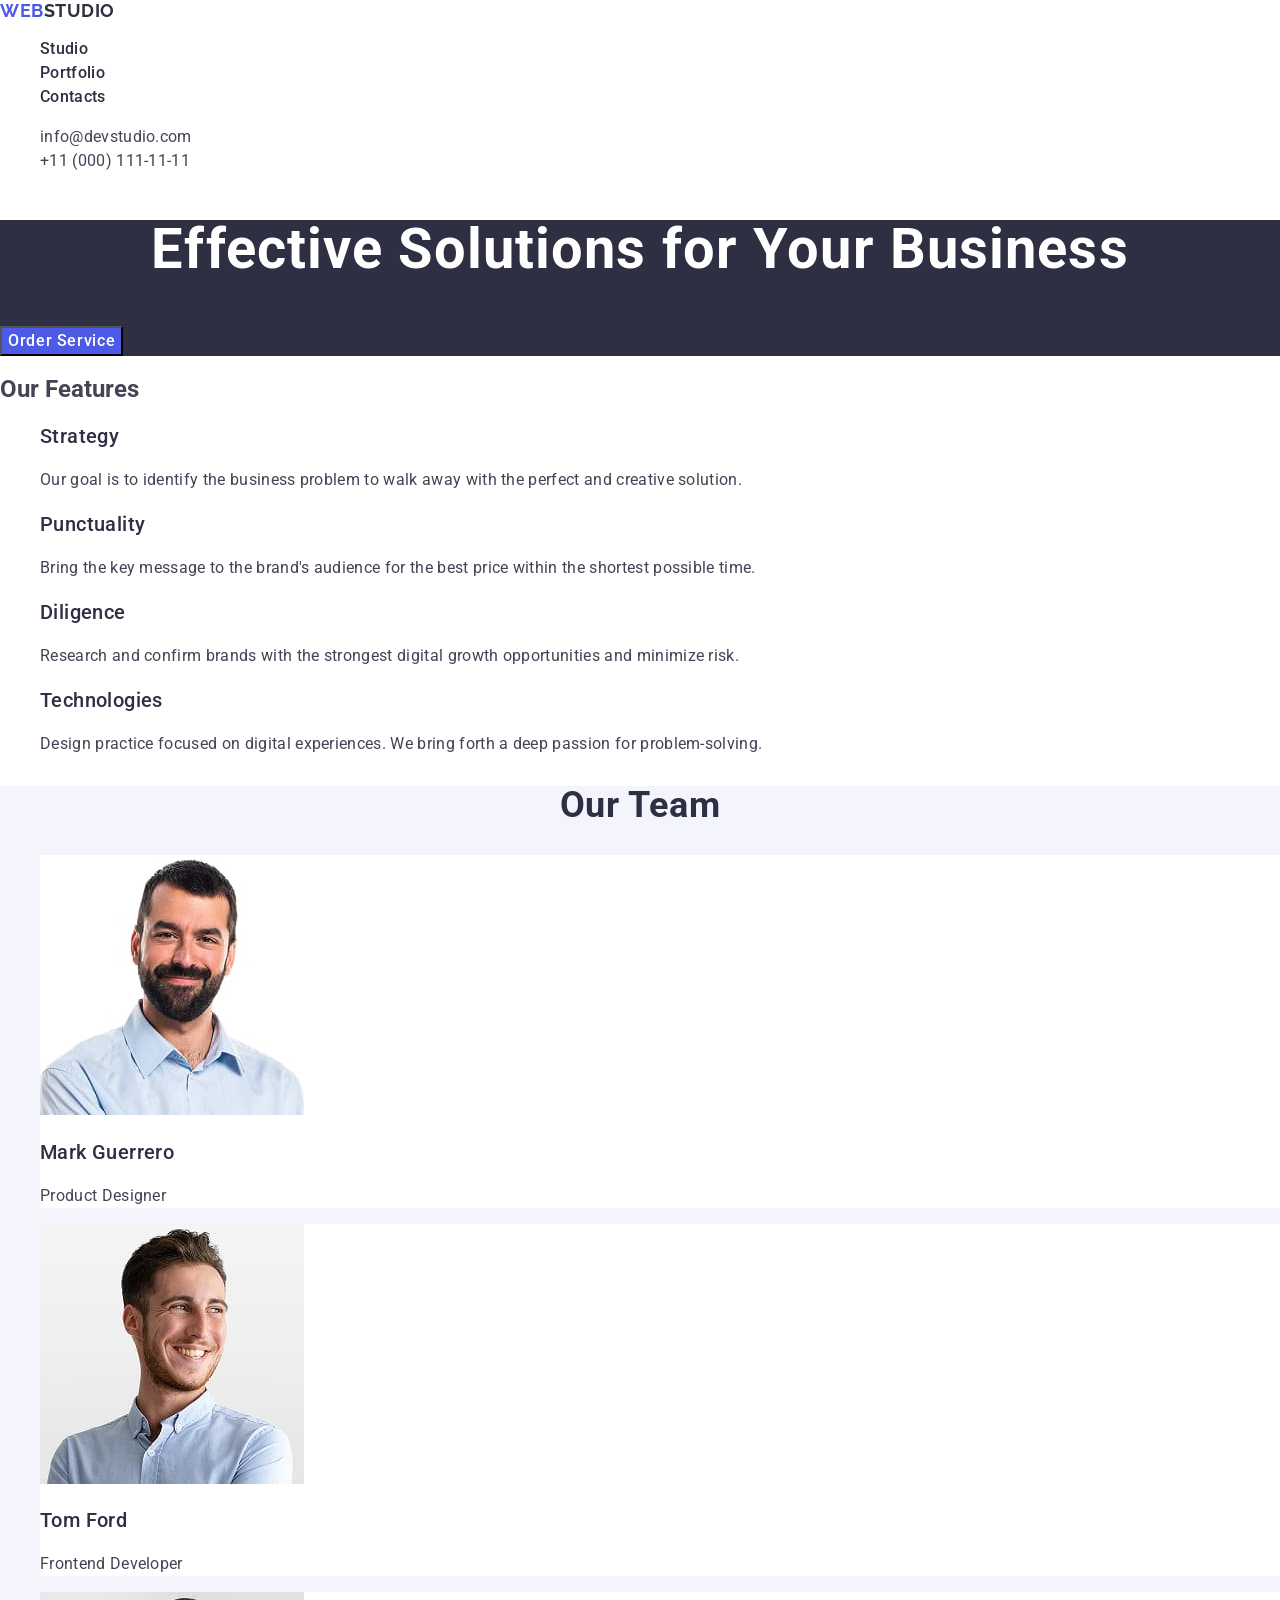
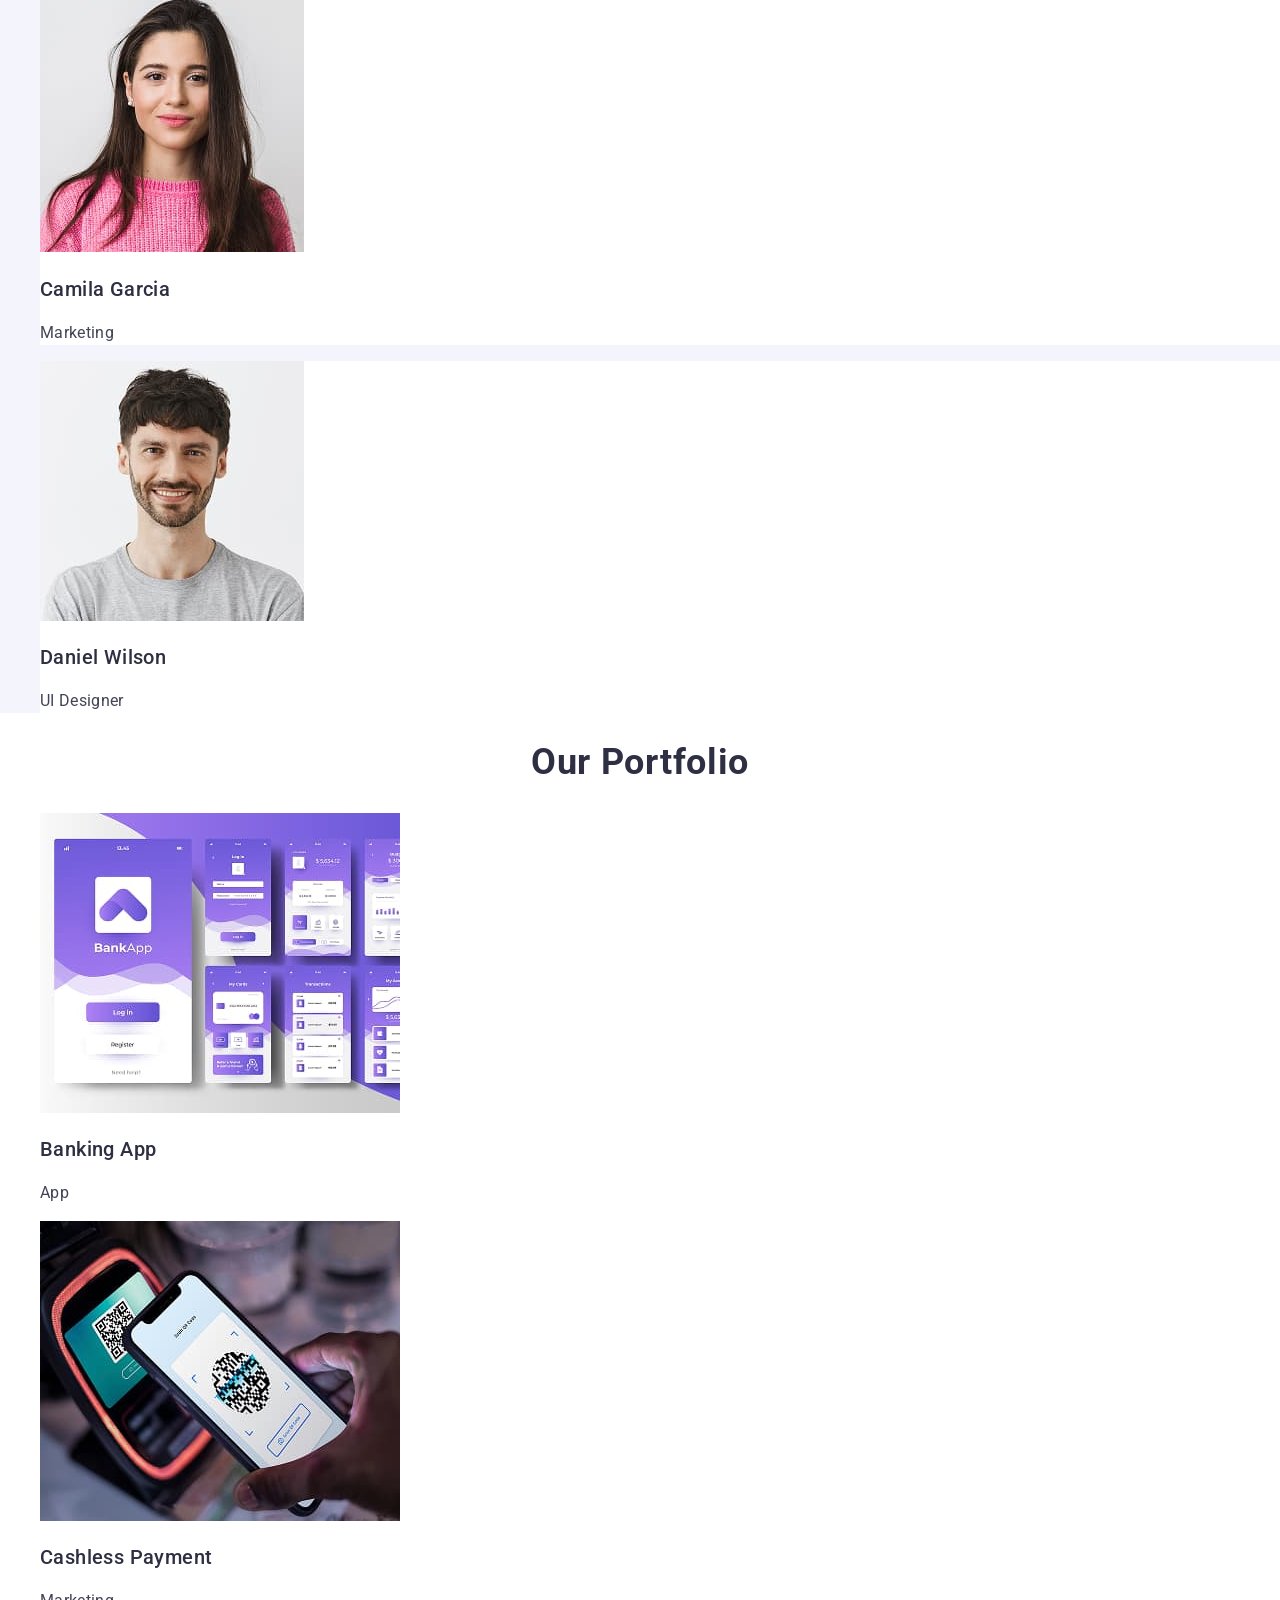
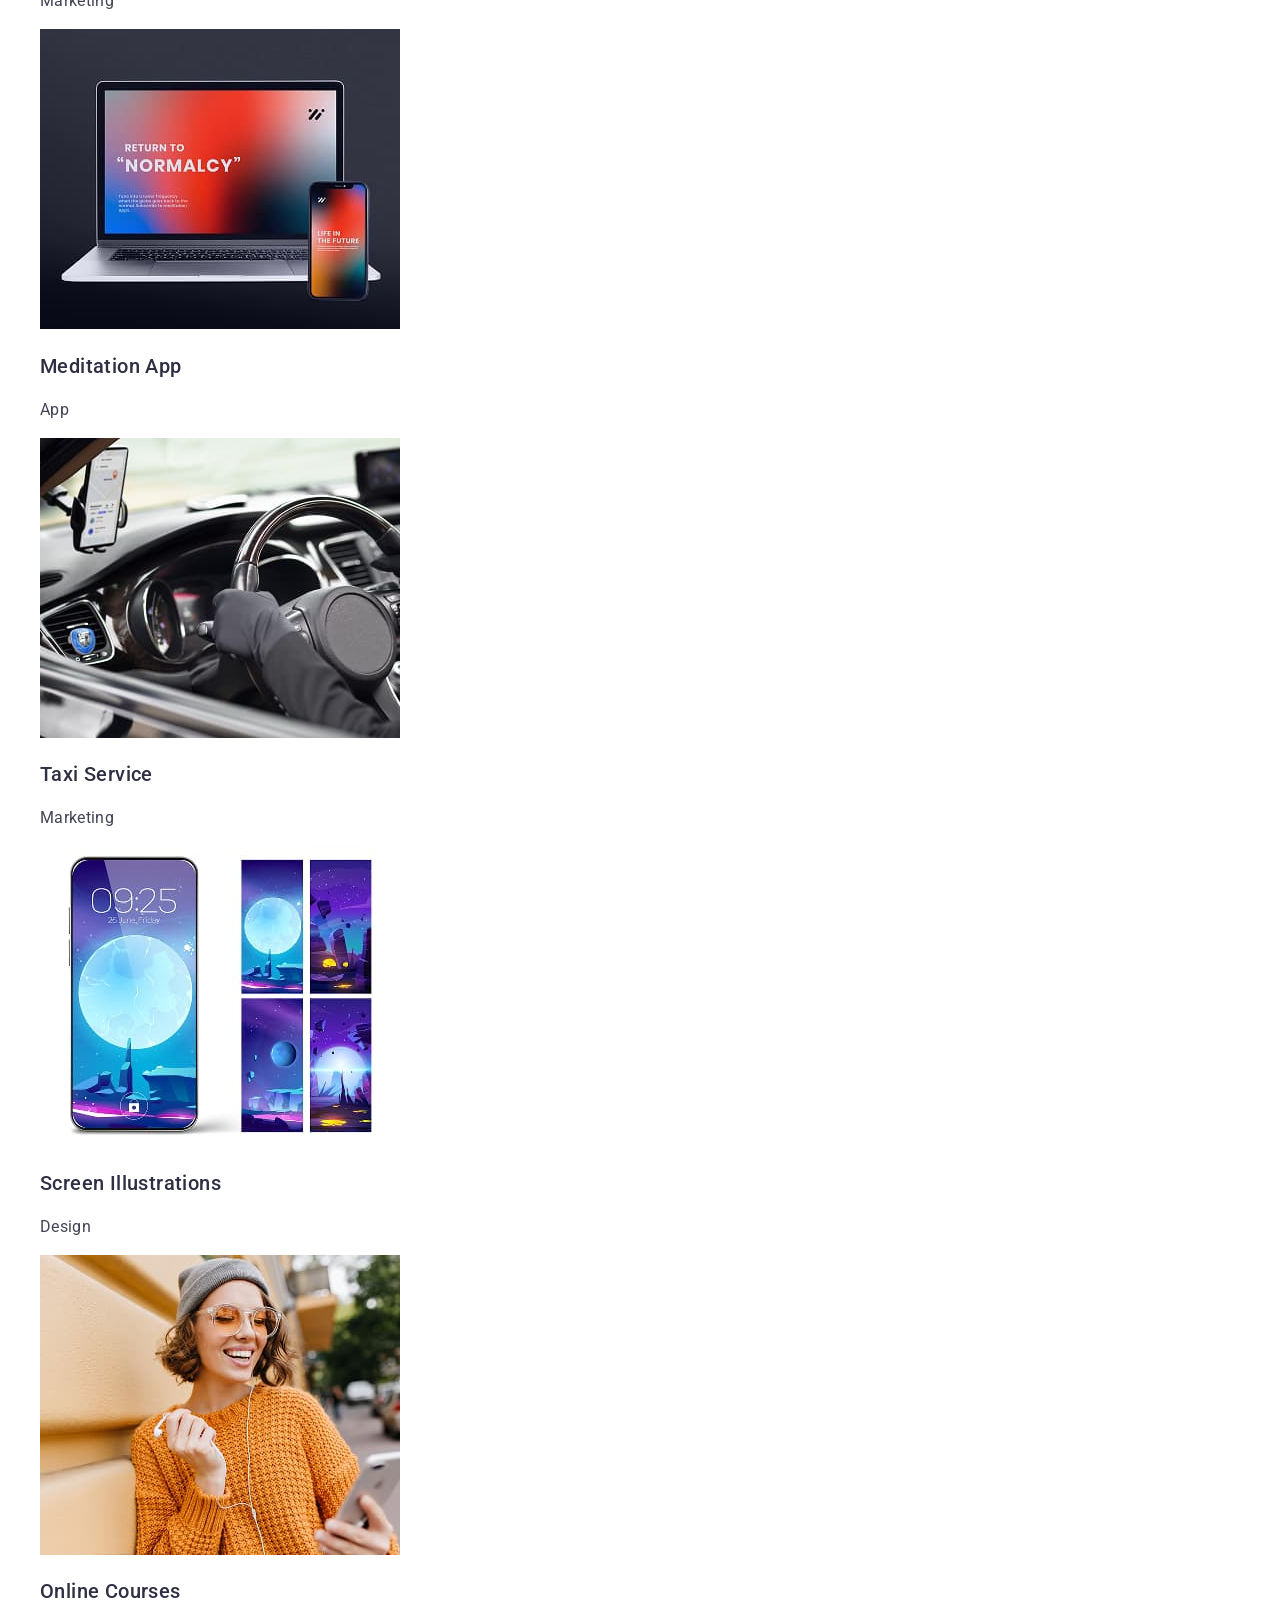
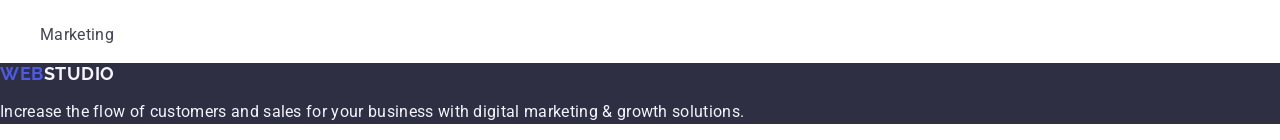
==== index.html @ f4574d0d "Initial commit" ====
<!DOCTYPE html>
<html lang="en">
  <head>
    <meta charset="UTF-8" />
    <meta name="viewport" content="width=device-width, initial-scale=1.0" />
    <title>WebStudio</title>
    <link
      rel="stylesheet"
      href="https://cdnjs.cloudflare.com/ajax/libs/modern-normalize/3.0.1/modern-normalize.min.css"
      integrity="sha512-q6WgHqiHlKyOqslT/lgBgodhd03Wp4BEqKeW6nNtlOY4quzyG3VoQKFrieaCeSnuVseNKRGpGeDU3qPmabCANg=="
      crossorigin="anonymous"
      referrerpolicy="no-referrer"
    />
    <link rel="preconnect" href="https://fonts.googleapis.com" />
    <link rel="preconnect" href="https://fonts.gstatic.com" crossorigin />
    <link
      href="https://fonts.googleapis.com/css2?family=Raleway:wght@700&family=Roboto:ital,wght@0,100..900;1,100..900&display=swap"
      rel="stylesheet"
    />
    <link rel="stylesheet" href="./css/styles.css" />
  </head>

  <body>
    <!-- #region header -->
    <header class="page-header">
      <nav class="heder-nav">
        <a class="logo header-logo" href="./index.html"
          >Web<span class="logo-part">Studio</span></a
        >
        <ul class="nav-list">
          <li class="nav-item">
            <a class="nav-link" href="./index.html">Studio</a>
          </li>
          <li class="nav-item"><a class="nav-link" href="">Portfolio</a></li>
          <li class="nav-item"><a class="nav-link" href="">Contacts</a></li>
        </ul>
      </nav>
      <address class="address">
        <ul class="address-list">
          <li class="address-item">
            <a class="address-link" href="mailto:info@devstudio.com"
              >info@devstudio.com</a
            >
          </li>
          <li class="address-item">
            <a class="address-link" href="tel:+110001111111"
              >+11 (000) 111-11-11</a
            >
          </li>
        </ul>
      </address>
    </header>
    <!-- #endregion header -->
    <main>
      <!-- #region hero -->
      <section class="section-hero">
        <h1 class="section-title">Effective Solutions for Your Business</h1>
        <button class="button" type="button">Order Service</button>
      </section>
      <!-- #endregion hero -->
      <!-- #region skills -->
      <section>
        <h2 class="section-skills-title">Our Features</h2>
        <ul class="skills-list">
          <li>
            <h3 class="skills-title">Strategy</h3>
            <p class="skills-text">
              Our goal is to identify the business problem to walk away with the
              perfect and creative solution.
            </p>
          </li>
          <li>
            <h3 class="skills-title">Punctuality</h3>
            <p class="skills-text">
              Bring the key message to the brand's audience for the best price
              within the shortest possible time.
            </p>
          </li>
          <li>
            <h3 class="skills-title">Diligence</h3>
            <p class="skills-text">
              Research and confirm brands with the strongest digital growth
              opportunities and minimize risk.
            </p>
          </li>
          <li>
            <h3 class="skills-title">Technologies</h3>
            <p class="skills-text">
              Design practice focused on digital experiences. We bring forth a
              deep passion for problem-solving.
            </p>
          </li>
        </ul>
      </section>
      <!-- #endregion skills -->
      <!-- #region team -->
      <section class="section-team">
        <h2 class="team-title">Our Team</h2>
        <ul class="team-list">
          <li class="team-item">
            <img
              src="./images/avatar1.jpg"
              alt="avatar1"
              width="264"
              height="260"
            />
            <h3 class="team-name">Mark Guerrero</h3>
            <p class="text-name">Product Designer</p>
          </li>
          <li class="team-item">
            <img
              src="./images/avatar2.jpg"
              alt="avatar2"
              width="264"
              height="260"
            />
            <h3 class="team-name">Tom Ford</h3>
            <p class="text-name">Frontend Developer</p>
          </li>
          <li class="team-item">
            <img
              src="./images/avatar3.jpg"
              alt="avatar3"
              width="264"
              height="260"
            />
            <h3 class="team-name">Camila Garcia</h3>
            <p class="text-name">Marketing</p>
          </li>
          <li class="team-item">
            <img
              src="./images/avatar4.jpg"
              alt="avatar4"
              width="264"
              height="260"
            />
            <h3 class="team-name">Daniel Wilson</h3>
            <p class="text-name">UI Designer</p>
          </li>
        </ul>
      </section>
      <!-- #endregion team -->
      <!-- #region portfolio -->
      <section class="section-portfolio">
        <h2 class="portfolio-title">Our Portfolio</h2>
        <ul class="portfolio-list">
          <li class="portfolio-item">
            <img
              src="./images/banking.jpg"
              alt="banking"
              width="360"
              height="300"
            />
            <h3 class="portfolio-subtitle">Banking App</h3>
            <p class="portfolio-text">App</p>
          </li>
          <li class="portfolio-item">
            <img
              src="./images/cashless.jpg"
              alt="cashless"
              width="360"
              height="300"
            />
            <h3 class="portfolio-subtitle">Cashless Payment</h3>
            <p class="portfolio-text">Marketing</p>
          </li>
          <li class="portfolio-item">
            <img
              src="./images/meditation.jpg"
              alt="meditation"
              width="360"
              height="300"
            />
            <h3 class="portfolio-subtitle">Meditation App</h3>
            <p class="portfolio-text">App</p>
          </li>
          <li class="portfolio-item">
            <img src="./images/taxi.jpg" alt="taxi" width="360" height="300" />
            <h3 class="portfolio-subtitle">Taxi Service</h3>
            <p class="portfolio-text">Marketing</p>
          </li>
          <li class="portfolio-item">
            <img
              src="./images/screen.jpg"
              alt="screen"
              width="360"
              height="300"
            />
            <h3 class="portfolio-subtitle">Screen Illustrations</h3>
            <p class="portfolio-text">Design</p>
          </li>
          <li class="portfolio-item">
            <img
              src="./images/online.jpg"
              alt="online"
              width="360"
              height="300"
            />
            <h3 class="portfolio-subtitle">Online Courses</h3>
            <p class="portfolio-text">Marketing</p>
          </li>
        </ul>
      </section>
      <!-- #endregion portfolio -->
    </main>
    <!-- #region footer -->
    <footer class="footer">
      <a class="logo footer-logo" href="./index.html"
        >Web<span class="logo-part">Studio</span></a
      >
      <p class="footer-text">
        Increase the flow of customers and sales for your business with digital
        marketing & growth solutions.
      </p>
    </footer>
    <!-- #endregion footer -->
  </body>
</html>
---- css/styles.css ----
body {
    font-family: "Roboto", sans-serif;
    color: #434455;
    background-color: #fff;
}

ul,
ol {
    list-style-type: none;
}

a {
    text-decoration: none;
}

.logo {
    font-family: "Raleway", sans-serif;
    font-weight: 700;
    font-size: 18px;
    line-height: 1.17;
    letter-spacing: 0.03em;
    text-transform: uppercase;
    color: #4d5ae5;
}

.header-logo .logo-part {
    color: #2e2f42;
}

.nav-link {
    font-weight: 500;
    font-size: 16px;
    line-height: 1.5;
    letter-spacing: 0.02em;
    color: #2e2f42;
}

.nav-link:hover,
.nav-link:focus {
    color: #404bbf;
}

.address {
    font-style: normal;
}

.address-link {
    font-size: 16px;
    line-height: 1.5;
    letter-spacing: 0.02em;
    color: #434455;
}

.address-link:hover,
.address-link:focus {
    color: #404bbf;
}

.section-hero {
    background-color: #2e2f42;
}

.section-title {
    font-size: 56px;
    line-height: 1.07;
    text-align: center;
    letter-spacing: 0.02em;
    color: #fff;
}

.button {
    background: #4d5ae5;
    font-weight: 500;
    font-size: 16px;
    line-height: 1.5;
    letter-spacing: 0.04em;
    color: #fff;
    cursor: pointer;
}

.button:hover,
.button:focus {
    background-color: #404bbf;
}

.skills-title {
    font-weight: 500;
    font-size: 20px;
    line-height: 1.2;
    letter-spacing: 0.02em;
    color: #2e2f42;
}

.skills-text {
    font-size: 16px;
    line-height: 1.5;
    letter-spacing: 0.02em;
}

.section-team {
    background-color: #f4f4fd;
}

.team-title {
    font-size: 36px;
    line-height: 1.11;
    letter-spacing: 0.02em;
    text-align: center;
    text-transform: capitalize;
    color: #2e2f42;
}

.section-team .team-item {
    background: #fff;
}

.team-name {
    font-weight: 500;
    font-size: 20px;
    line-height: 1.2;
    letter-spacing: 0.02em;
    text-transform: capitalize;
    color: #2e2f42;
}

.text-name {
    font-size: 16px;
    line-height: 1.5;
    letter-spacing: 0.02em;
    color: #434455;
}

.portfolio-title {
    font-size: 36px;
    line-height: 1.11;
    letter-spacing: 0.02em;
    text-transform: capitalize;
    text-align: center;
    color: #2e2f42;
}

.portfolio-subtitle {
    font-weight: 500;
    font-size: 20px;
    line-height: 1.2;
    letter-spacing: 0.02em;
    color: #2e2f42;
}

.portfolio-text {
    font-size: 16px;
    line-height: 1.5;
    letter-spacing: 0.02em;
}

.footer {
    background-color: #2e2f42;
}

.logo {
    font-family: "Raleway", sans-serif;
    font-weight: 700;
    font-size: 18px;
    line-height: 1.17;
    letter-spacing: 0.03em;
    text-transform: uppercase;
    color: #4d5ae5;
}

.footer-logo .logo-part {
    color: #f4f4fd;
}

.footer-text {
    font-size: 16px;
    line-height: 1.5;
    letter-spacing: 0.02em;
    color: #f4f4fd;
}
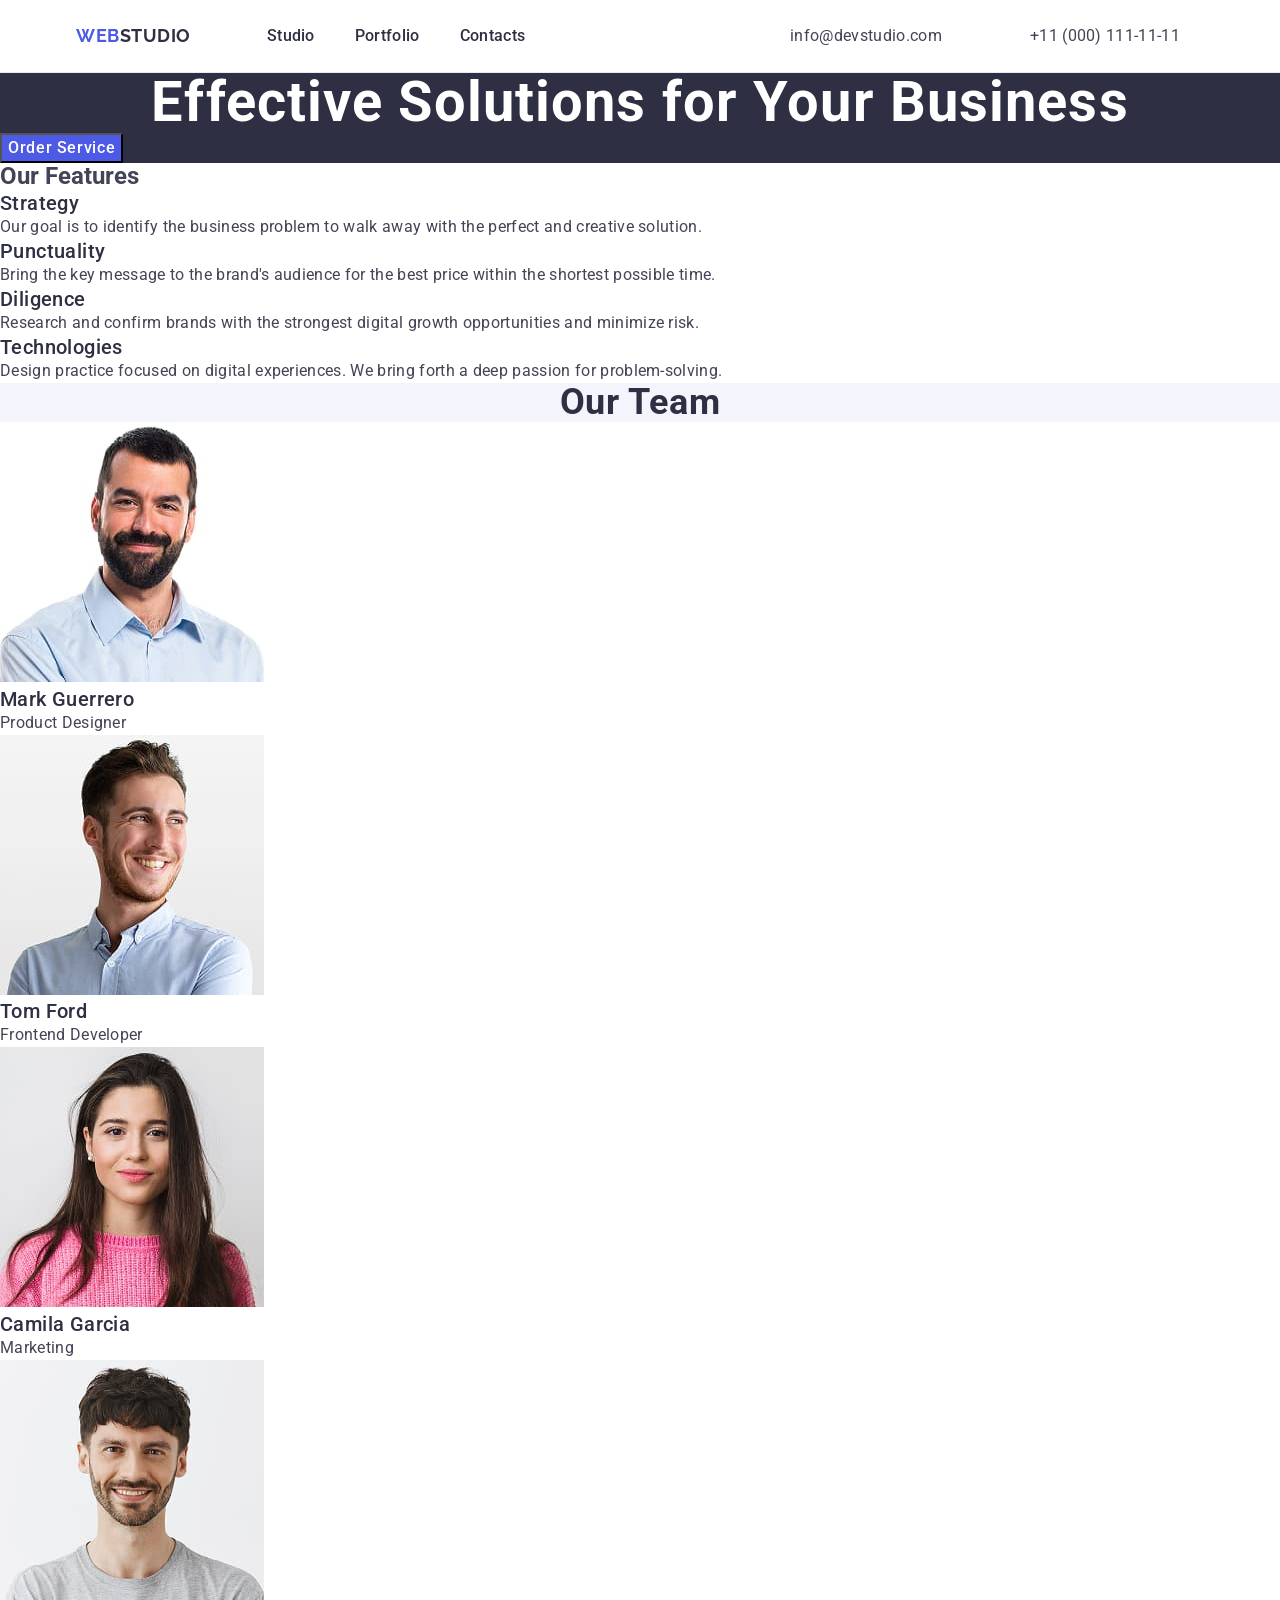
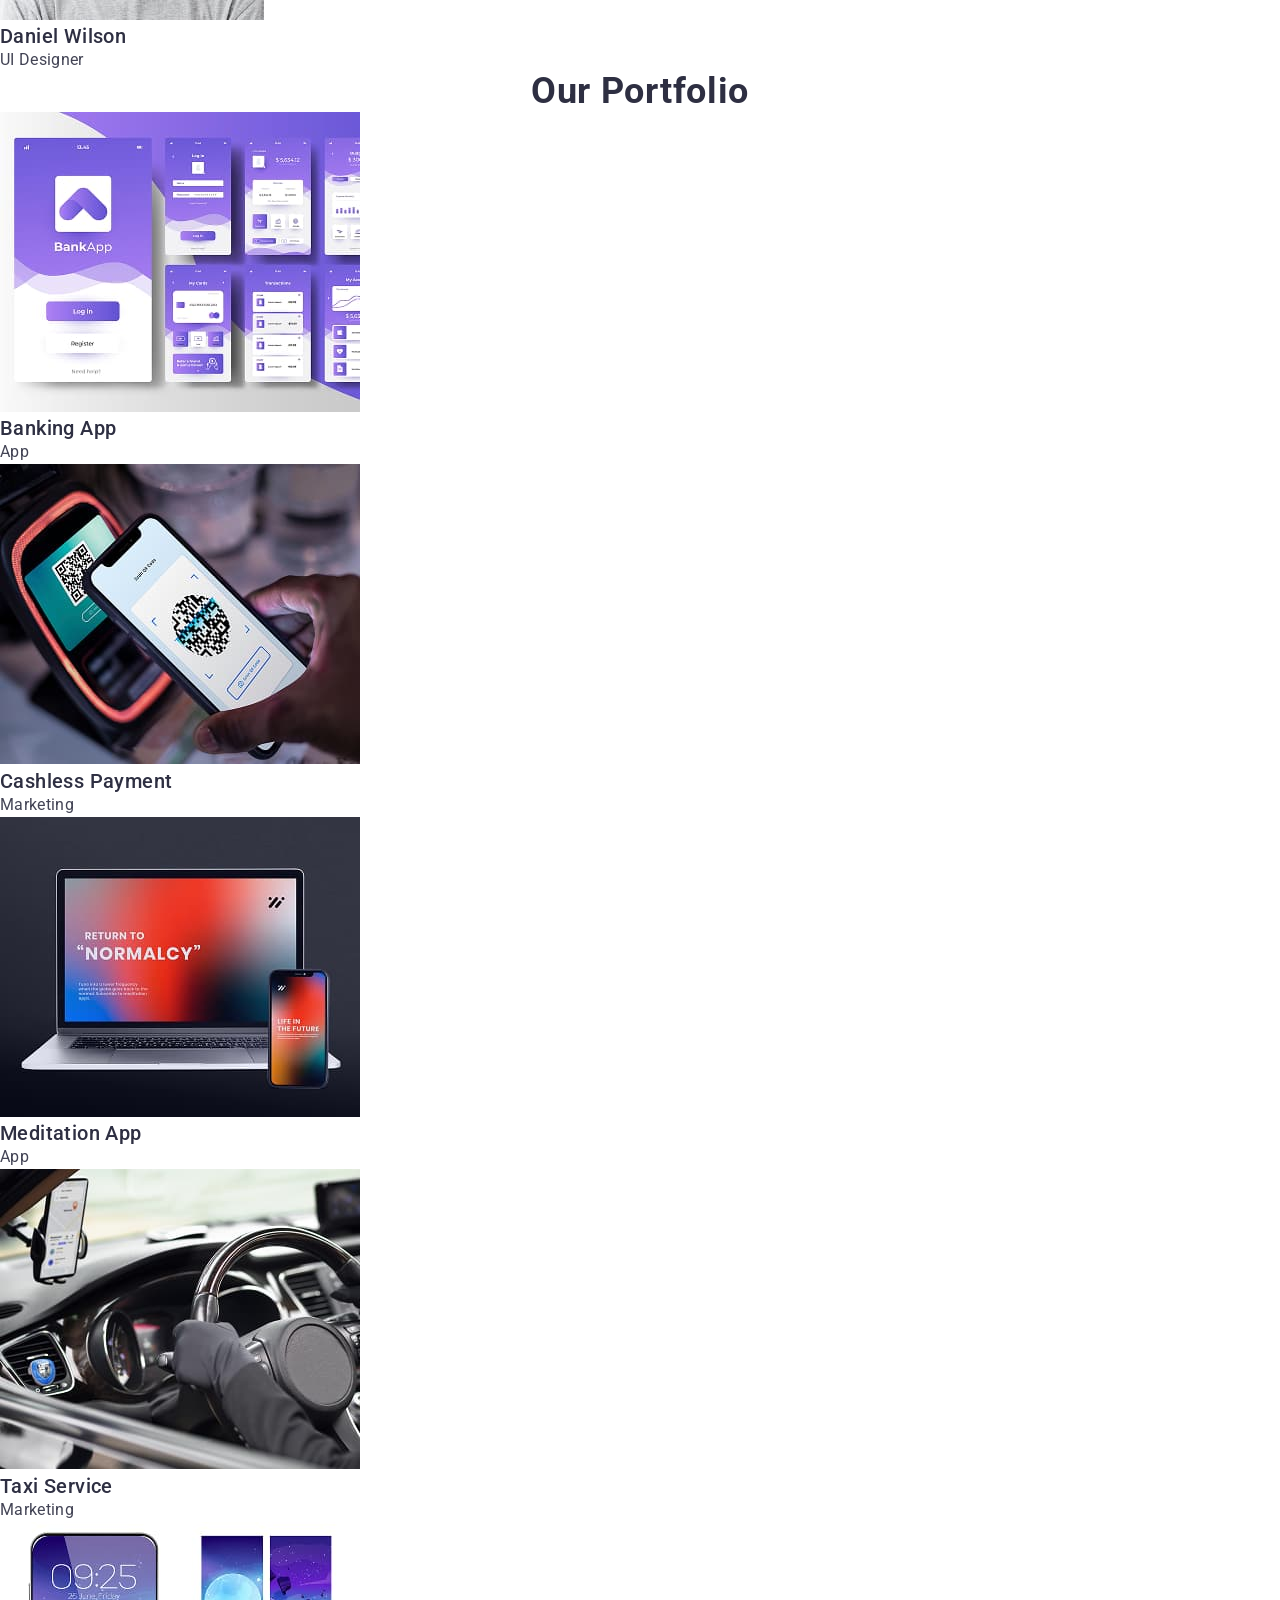
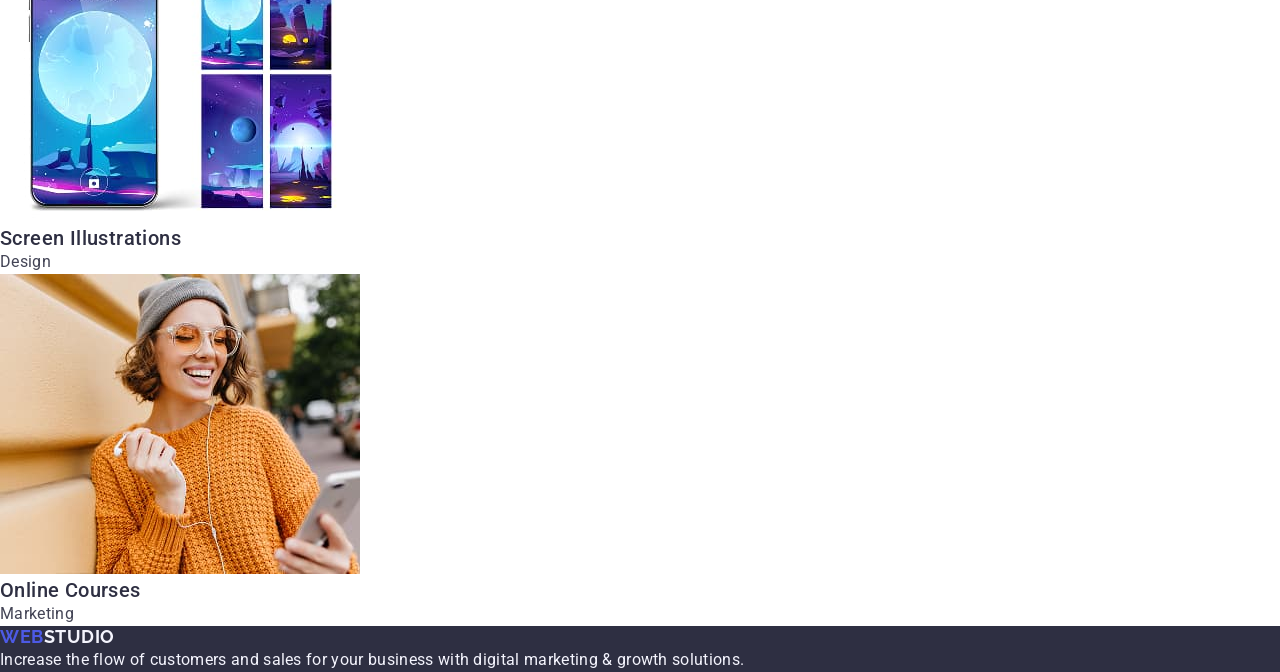
==== commit 8f1d04b4: "додав стилі хедеру" ====
--- a/index.html
+++ b/index.html
@@ -23,32 +23,34 @@
   <body>
     <!-- #region header -->
     <header class="page-header">
-      <nav class="heder-nav">
-        <a class="logo header-logo" href="./index.html"
-          >Web<span class="logo-part">Studio</span></a
-        >
-        <ul class="nav-list">
-          <li class="nav-item">
-            <a class="nav-link" href="./index.html">Studio</a>
-          </li>
-          <li class="nav-item"><a class="nav-link" href="">Portfolio</a></li>
-          <li class="nav-item"><a class="nav-link" href="">Contacts</a></li>
-        </ul>
-      </nav>
-      <address class="address">
-        <ul class="address-list">
-          <li class="address-item">
-            <a class="address-link" href="mailto:info@devstudio.com"
-              >info@devstudio.com</a
-            >
-          </li>
-          <li class="address-item">
-            <a class="address-link" href="tel:+110001111111"
-              >+11 (000) 111-11-11</a
-            >
-          </li>
-        </ul>
-      </address>
+      <div class="container heder-container">
+        <nav class="heder-nav">
+          <a class="logo header-logo" href="./index.html"
+            >Web<span class="logo-part">Studio</span></a
+          >
+          <ul class="nav-list">
+            <li class="nav-item">
+              <a class="nav-link" href="./index.html">Studio</a>
+            </li>
+            <li class="nav-item"><a class="nav-link" href="">Portfolio</a></li>
+            <li class="nav-item"><a class="nav-link" href="">Contacts</a></li>
+          </ul>
+        </nav>
+        <address class="address">
+          <ul class="address-list">
+            <li class="address-item">
+              <a class="address-link" href="mailto:info@devstudio.com"
+                >info@devstudio.com</a
+              >
+            </li>
+            <li class="address-item">
+              <a class="address-link" href="tel:+110001111111"
+                >+11 (000) 111-11-11</a
+              >
+            </li>
+          </ul>
+        </address>
+      </div>
     </header>
     <!-- #endregion header -->
     <main>
--- a/css/styles.css
+++ b/css/styles.css
@@ -4,15 +4,45 @@
     background-color: #fff;
 }
 
+h1,h2,h3,h4,h5,h6 {
+    margin: 0;
+}
+
+p {
+    margin: 0;
+}
+
 ul,
 ol {
     list-style-type: none;
+    margin: 0;
+    padding: 0;
 }
 
 a {
     text-decoration: none;
 }
 
+.container {
+    max-width: 1158px;
+    padding: 0 15px;
+    margin: 0 auto;
+}
+
+/* #region header */
+.page-header {
+    border-bottom: 1px solid #e7e9fc;
+}
+
+.heder-container {
+    display: flex;
+    align-items: center;
+}
+
+.heder-nav {
+    display: flex;
+    align-items: center;
+}
 .logo {
     font-family: "Raleway", sans-serif;
     font-weight: 700;
@@ -23,11 +53,24 @@
     color: #4d5ae5;
 }
 
+.header-logo {
+    padding: 24px 0;
+    margin-right: 76px;
+}
+
 .header-logo .logo-part {
     color: #2e2f42;
 }
 
+.nav-list {
+    display: flex;
+    align-items: center;
+    gap: 40px;
+}
+
 .nav-link {
+    display: block;
+    padding: 24px 0;
     font-weight: 500;
     font-size: 16px;
     line-height: 1.5;
@@ -42,9 +85,18 @@
 
 .address {
     font-style: normal;
+    margin-left: auto;
+}
+
+.address-list {
+    display: flex;
+    align-items: center;
+    gap: 40px;
 }
 
 .address-link {
+    display: block;
+    padding: 24px;
     font-size: 16px;
     line-height: 1.5;
     letter-spacing: 0.02em;
@@ -56,6 +108,8 @@
     color: #404bbf;
 }
 
+/* #endregion header */
+/* #region hero */
 .section-hero {
     background-color: #2e2f42;
 }
@@ -83,6 +137,8 @@
     background-color: #404bbf;
 }
 
+/* #endregion hero */
+/* #region skills */
 .skills-title {
     font-weight: 500;
     font-size: 20px;
@@ -110,6 +166,8 @@
     color: #2e2f42;
 }
 
+/* #endregion skills */
+/* #region team */
 .section-team .team-item {
     background: #fff;
 }
@@ -130,6 +188,8 @@
     color: #434455;
 }
 
+/* #endregion team */
+/* #region portfolio */
 .portfolio-title {
     font-size: 36px;
     line-height: 1.11;
@@ -153,6 +213,8 @@
     letter-spacing: 0.02em;
 }
 
+/* #endregion portfolio */
+/* #region footer */
 .footer {
     background-color: #2e2f42;
 }
@@ -176,4 +238,6 @@
     line-height: 1.5;
     letter-spacing: 0.02em;
     color: #f4f4fd;
-}+}
+
+/* #endregion footer */
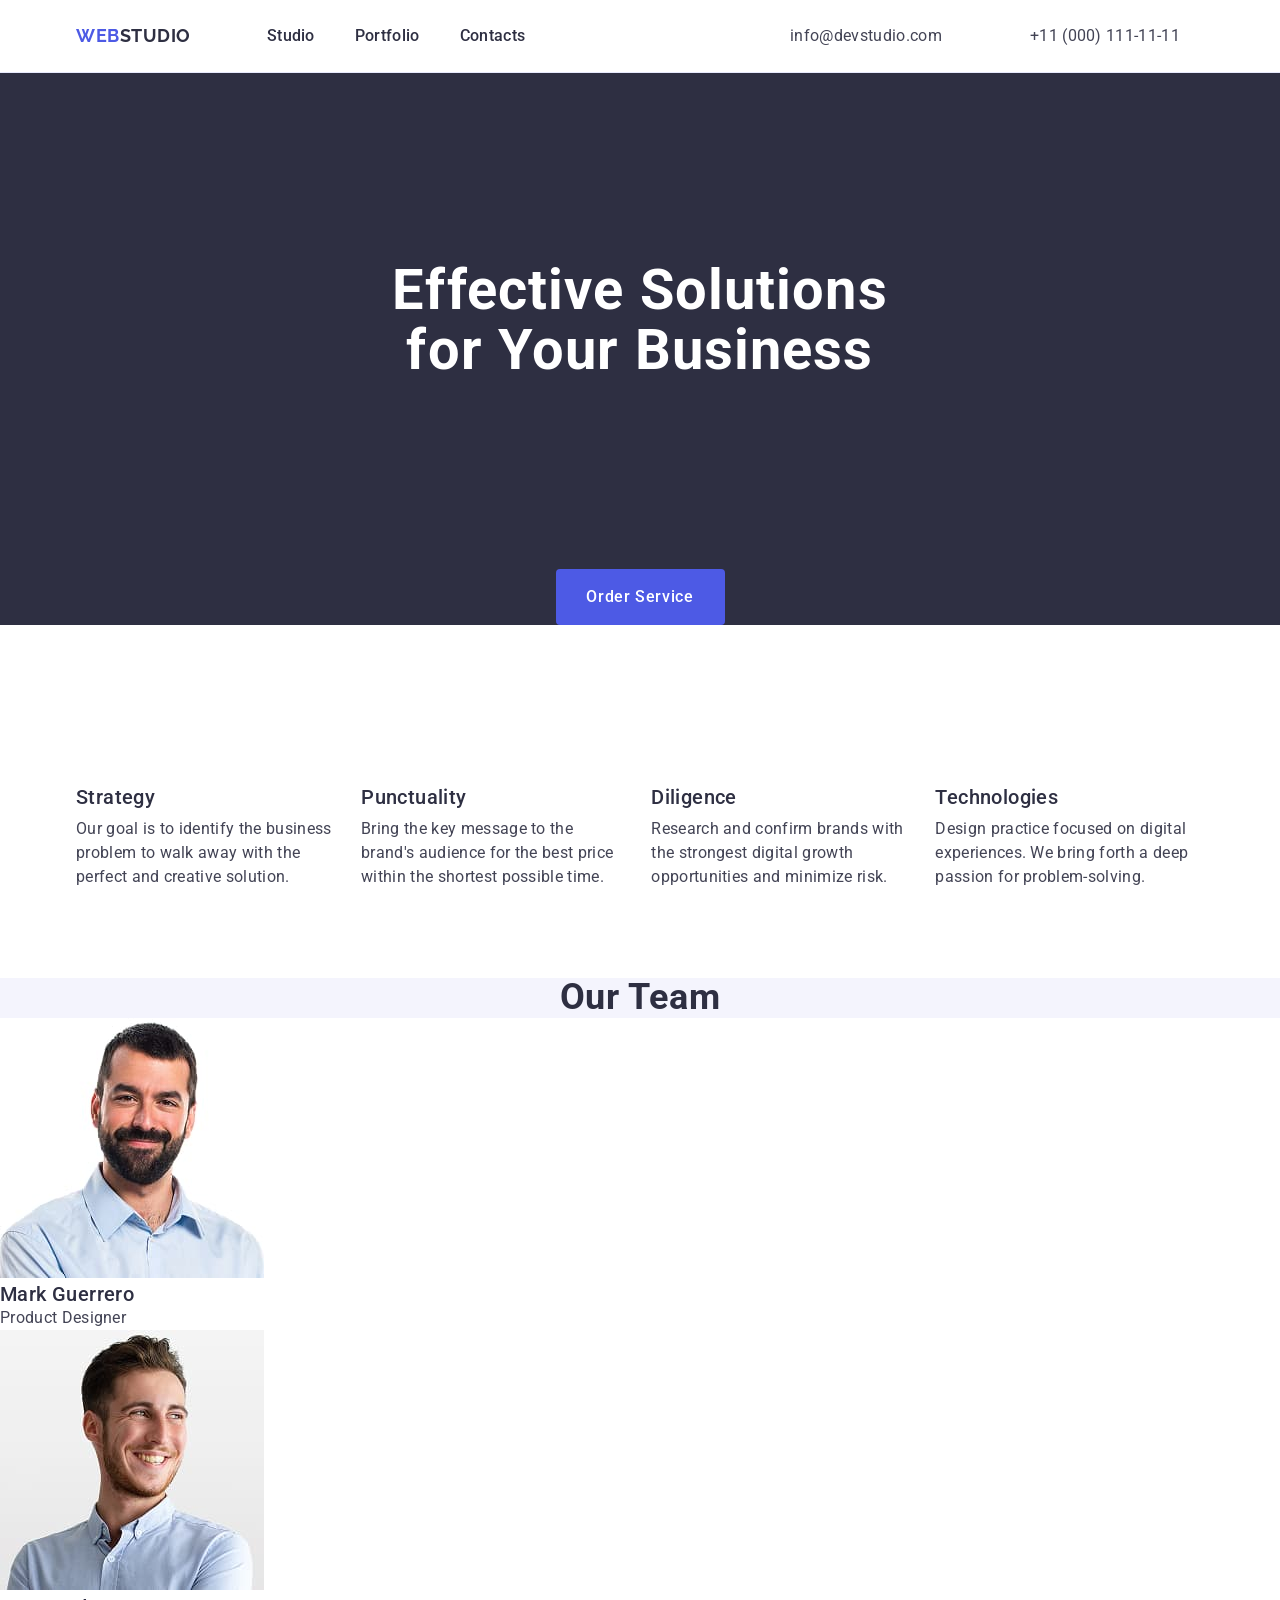
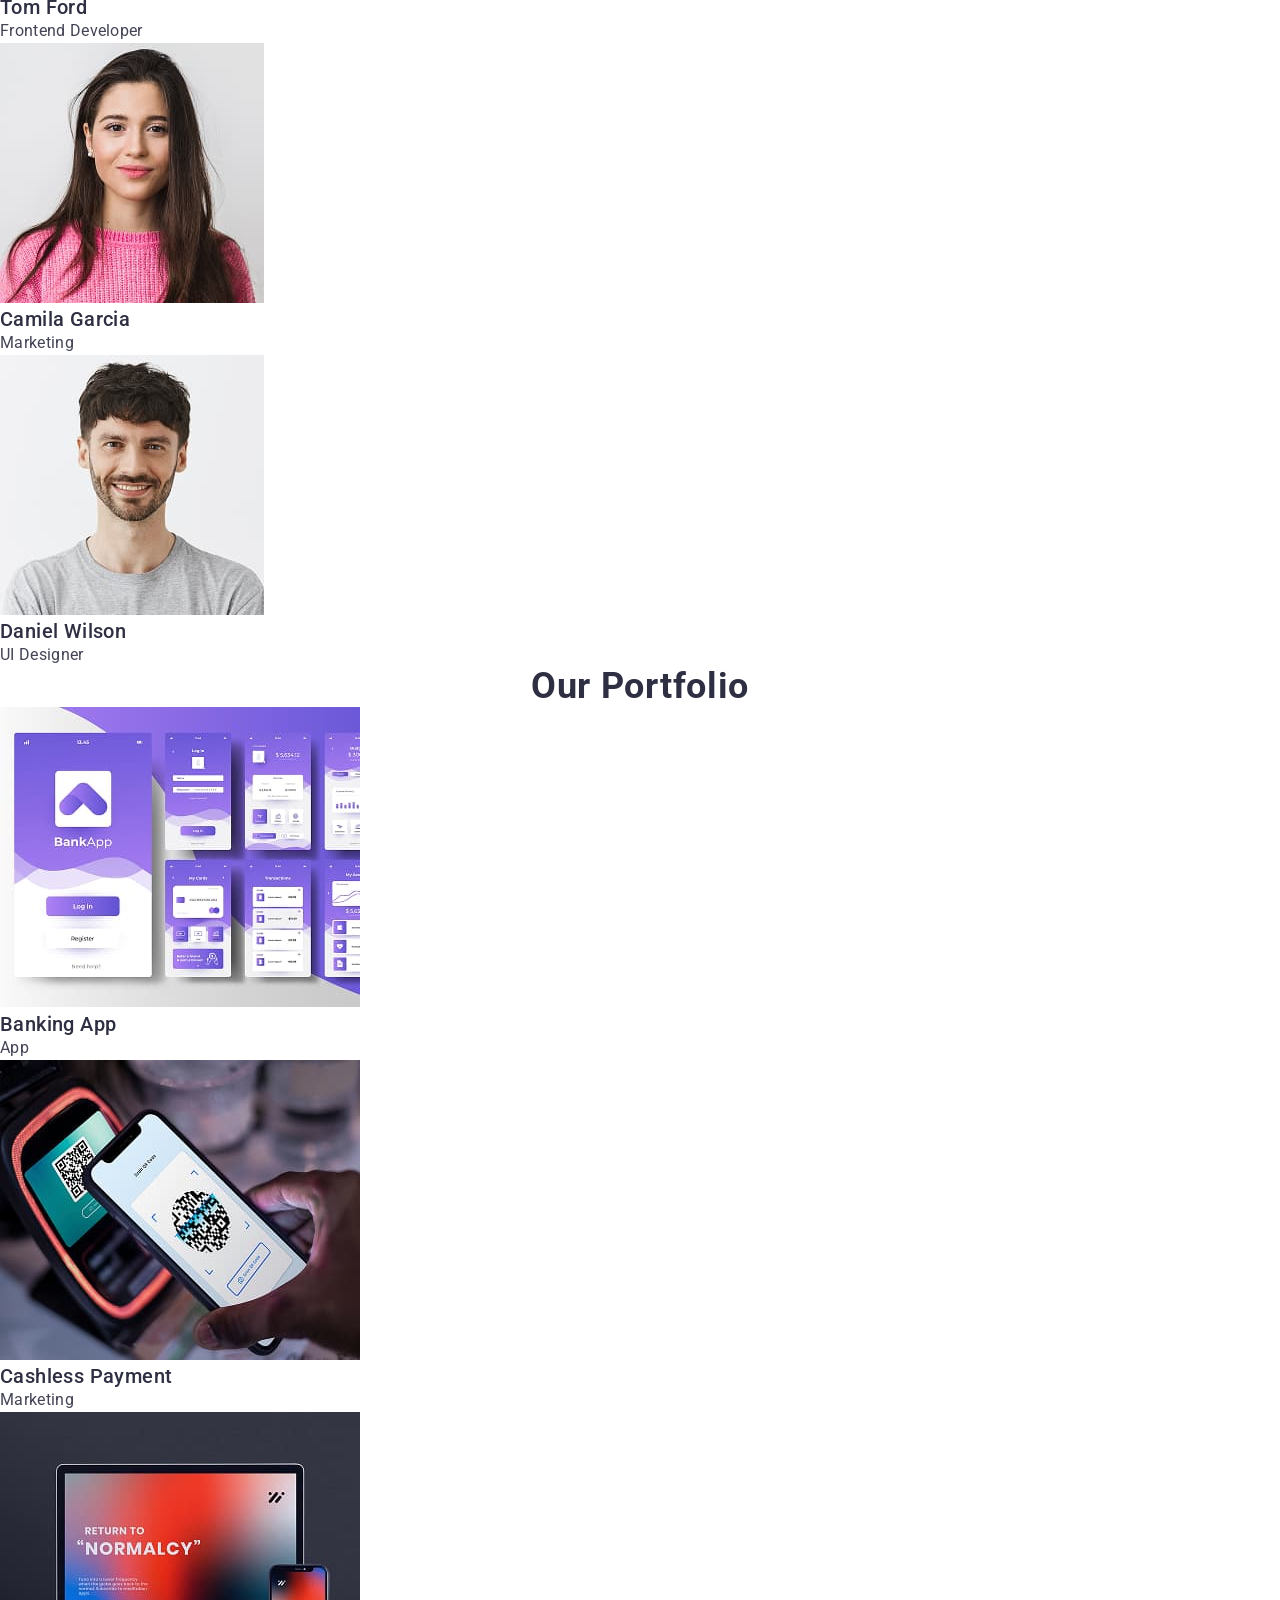
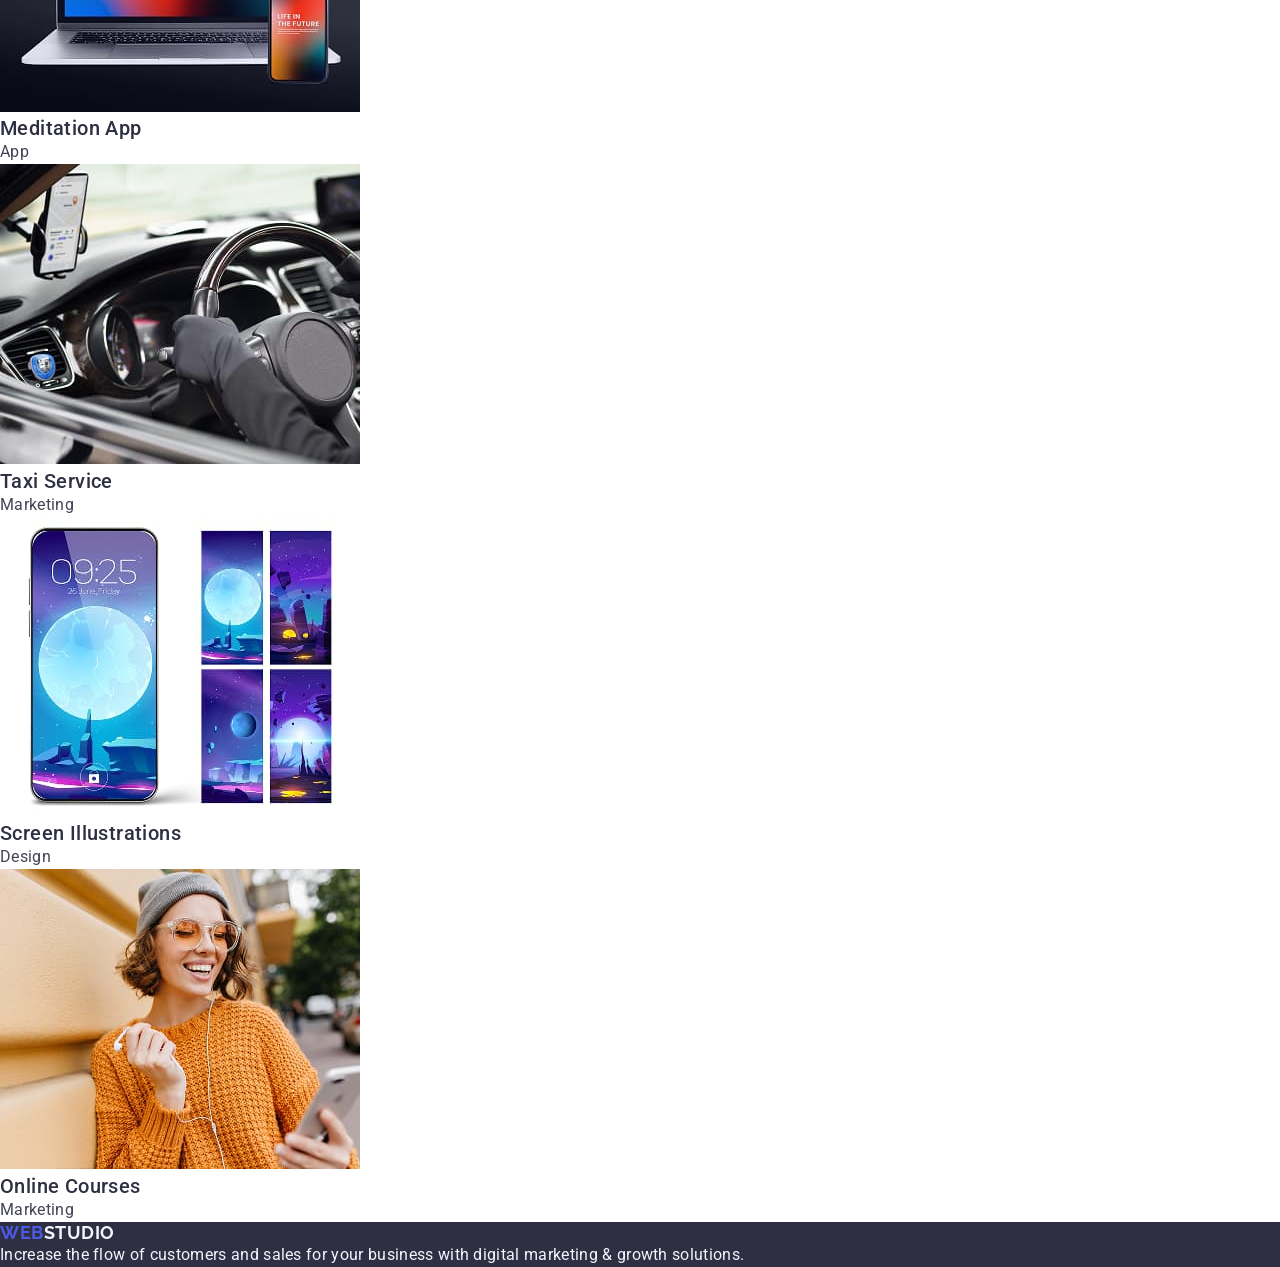
==== commit 76d9b8aa: "додав деякі стилі" ====
--- a/index.html
+++ b/index.html
@@ -56,43 +56,47 @@
     <main>
       <!-- #region hero -->
       <section class="section-hero">
-        <h1 class="section-title">Effective Solutions for Your Business</h1>
-        <button class="button" type="button">Order Service</button>
-      </section>
+      <div class="div-hero container">
+          <h1 class="section-title">Effective Solutions for Your Business</h1>
+          <button class="button" type="button">Order Service</button>
+        </section>
+      </div>
       <!-- #endregion hero -->
       <!-- #region skills -->
       <section>
-        <h2 class="section-skills-title">Our Features</h2>
-        <ul class="skills-list">
-          <li>
-            <h3 class="skills-title">Strategy</h3>
-            <p class="skills-text">
-              Our goal is to identify the business problem to walk away with the
-              perfect and creative solution.
-            </p>
-          </li>
-          <li>
-            <h3 class="skills-title">Punctuality</h3>
-            <p class="skills-text">
-              Bring the key message to the brand's audience for the best price
-              within the shortest possible time.
-            </p>
-          </li>
-          <li>
-            <h3 class="skills-title">Diligence</h3>
-            <p class="skills-text">
-              Research and confirm brands with the strongest digital growth
-              opportunities and minimize risk.
-            </p>
-          </li>
-          <li>
-            <h3 class="skills-title">Technologies</h3>
-            <p class="skills-text">
-              Design practice focused on digital experiences. We bring forth a
-              deep passion for problem-solving.
-            </p>
-          </li>
-        </ul>
+        <div class="container">
+          <h2 class="section-skills-title">Our Features</h2>
+          <ul class="skills-list">
+            <li>
+              <h3 class="skills-title">Strategy</h3>
+              <p class="skills-text">
+                Our goal is to identify the business problem to walk away with
+                the perfect and creative solution.
+              </p>
+            </li>
+            <li>
+              <h3 class="skills-title">Punctuality</h3>
+              <p class="skills-text">
+                Bring the key message to the brand's audience for the best price
+                within the shortest possible time.
+              </p>
+            </li>
+            <li>
+              <h3 class="skills-title">Diligence</h3>
+              <p class="skills-text">
+                Research and confirm brands with the strongest digital growth
+                opportunities and minimize risk.
+              </p>
+            </li>
+            <li>
+              <h3 class="skills-title">Technologies</h3>
+              <p class="skills-text">
+                Design practice focused on digital experiences. We bring forth a
+                deep passion for problem-solving.
+              </p>
+            </li>
+          </ul>
+        </div>
       </section>
       <!-- #endregion skills -->
       <!-- #region team -->
--- a/css/styles.css
+++ b/css/styles.css
@@ -115,6 +115,9 @@
 }
 
 .section-title {
+    padding: 188px 0;
+    margin: auto;
+    max-width: 496px;
     font-size: 56px;
     line-height: 1.07;
     text-align: center;
@@ -123,6 +126,11 @@
 }
 
 .button {
+    display: block;
+    margin-left: auto;
+    margin-right: auto;
+    min-width: 169px;
+    height: 56px;
     background: #4d5ae5;
     font-weight: 500;
     font-size: 16px;
@@ -130,6 +138,8 @@
     letter-spacing: 0.04em;
     color: #fff;
     cursor: pointer;
+    border: none;
+    border-radius: 4px;
 }
 
 .button:hover,
@@ -139,7 +149,29 @@
 
 /* #endregion hero */
 /* #region skills */
+
+.section-skills-title {
+    position: absolute;
+    width: 1px;
+    height: 1px;
+    margin: -1px;
+    border: 0;
+    padding: 0;
+    white-space: nowrap;
+    clip-path: inset(100%);
+    clip: rect(0 0 0 0);
+    overflow: hidden;
+}
+
+.skills-list {
+    padding: 152px 0 89px;
+    display: flex;
+    align-items: center;
+    gap: 24px;
+}
+
 .skills-title {
+    padding: 8px 0;
     font-weight: 500;
     font-size: 20px;
     line-height: 1.2;
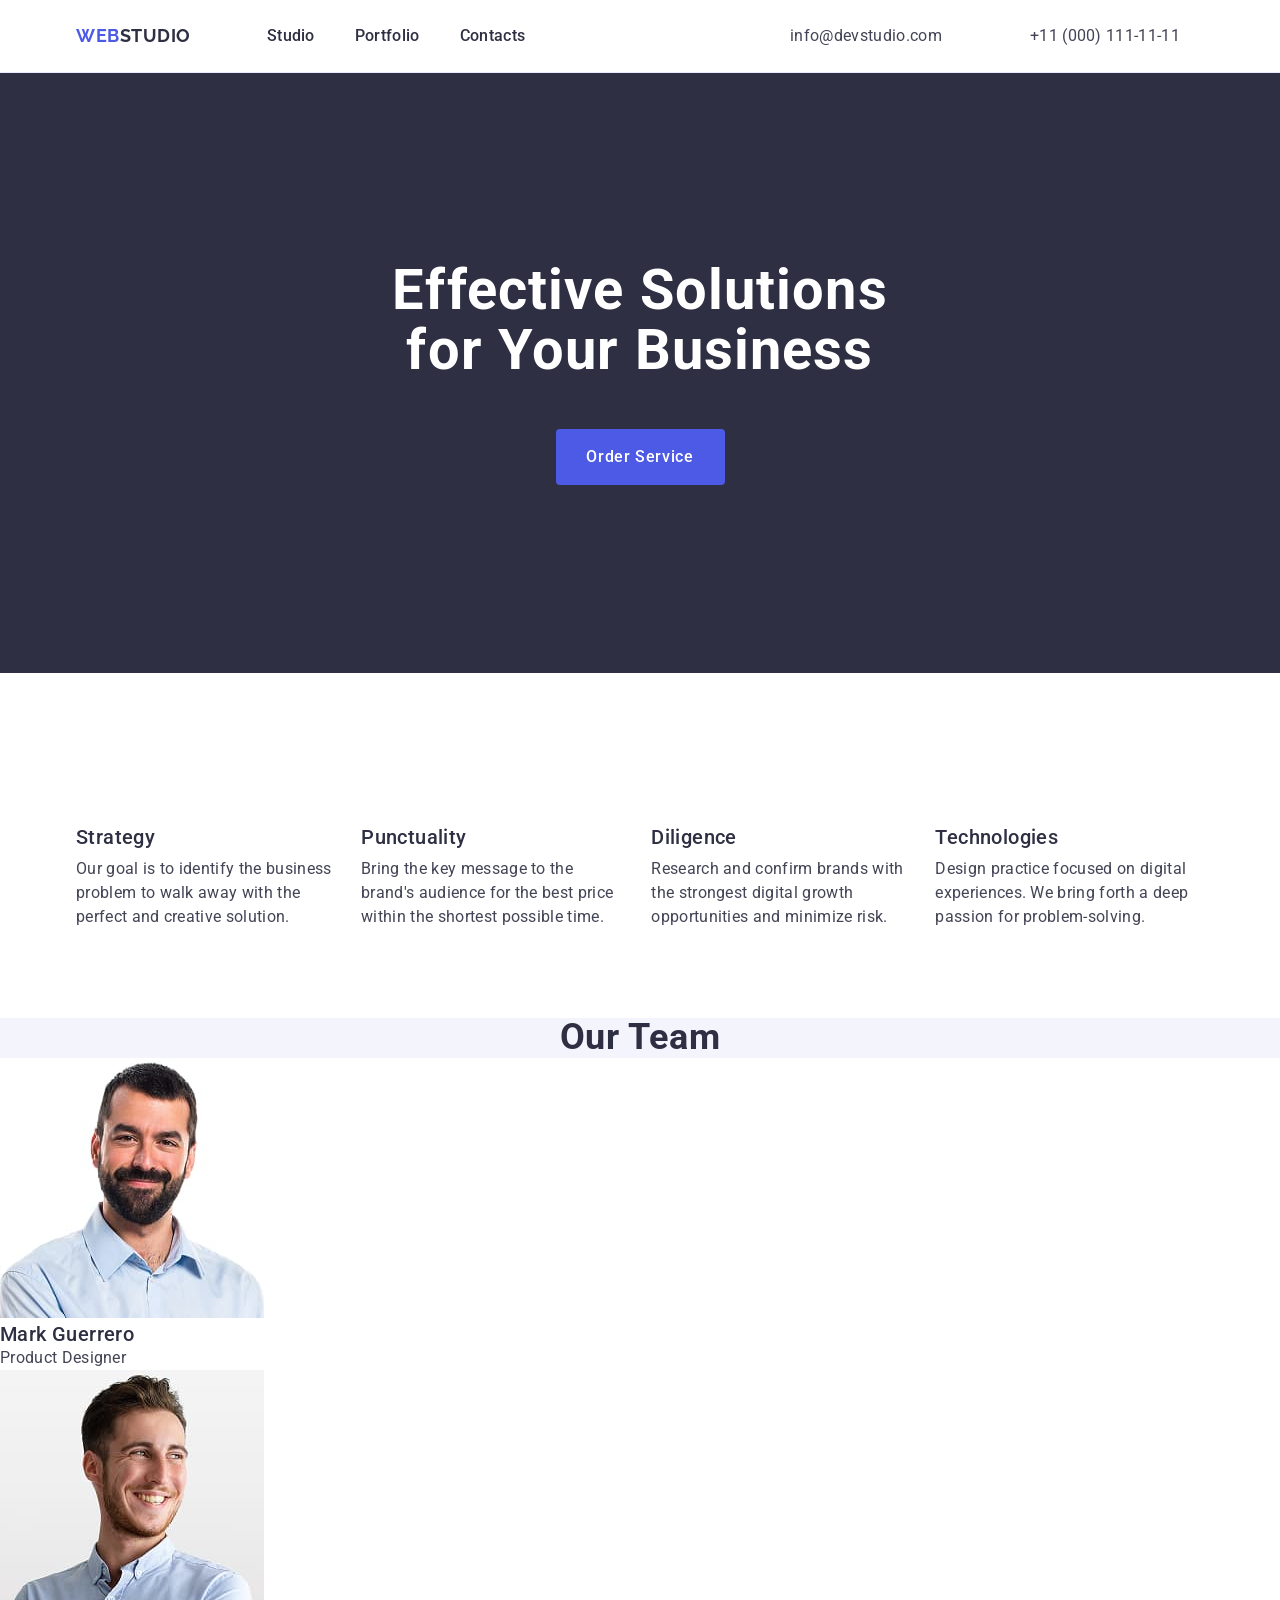
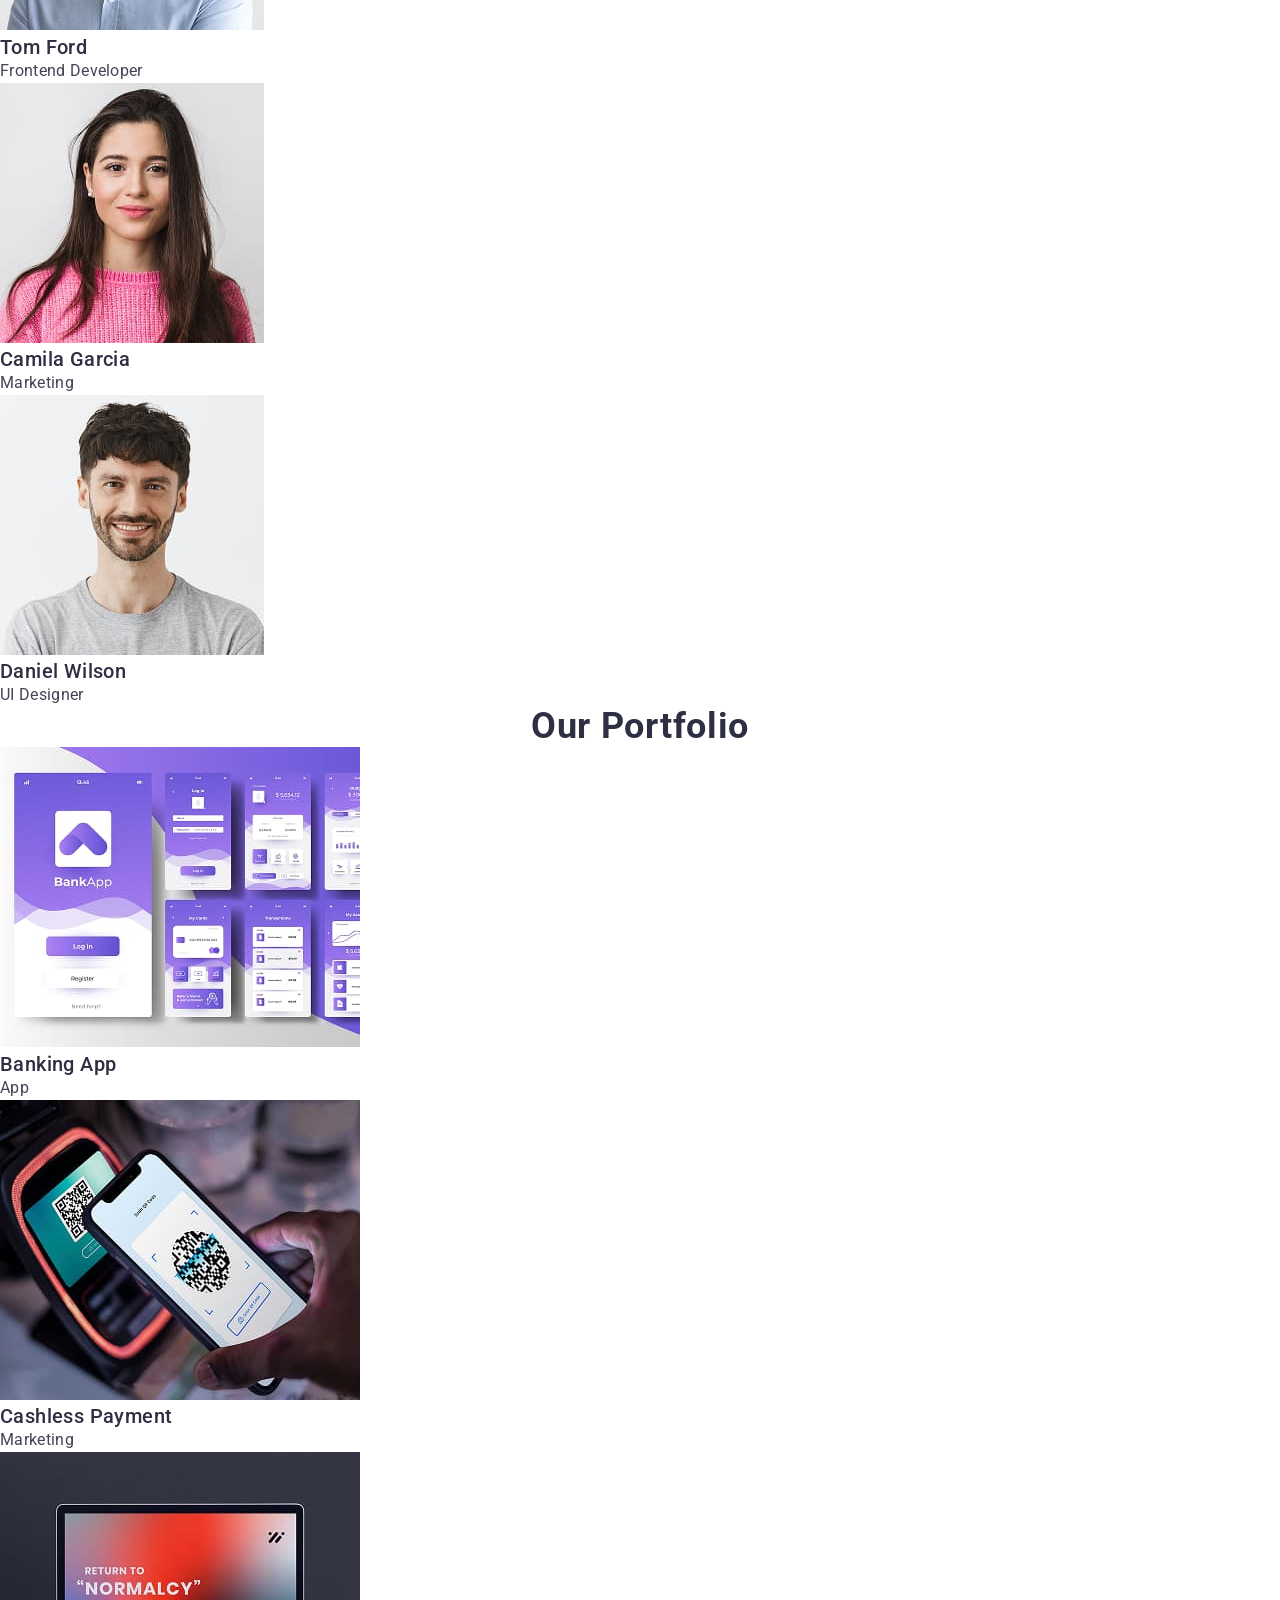
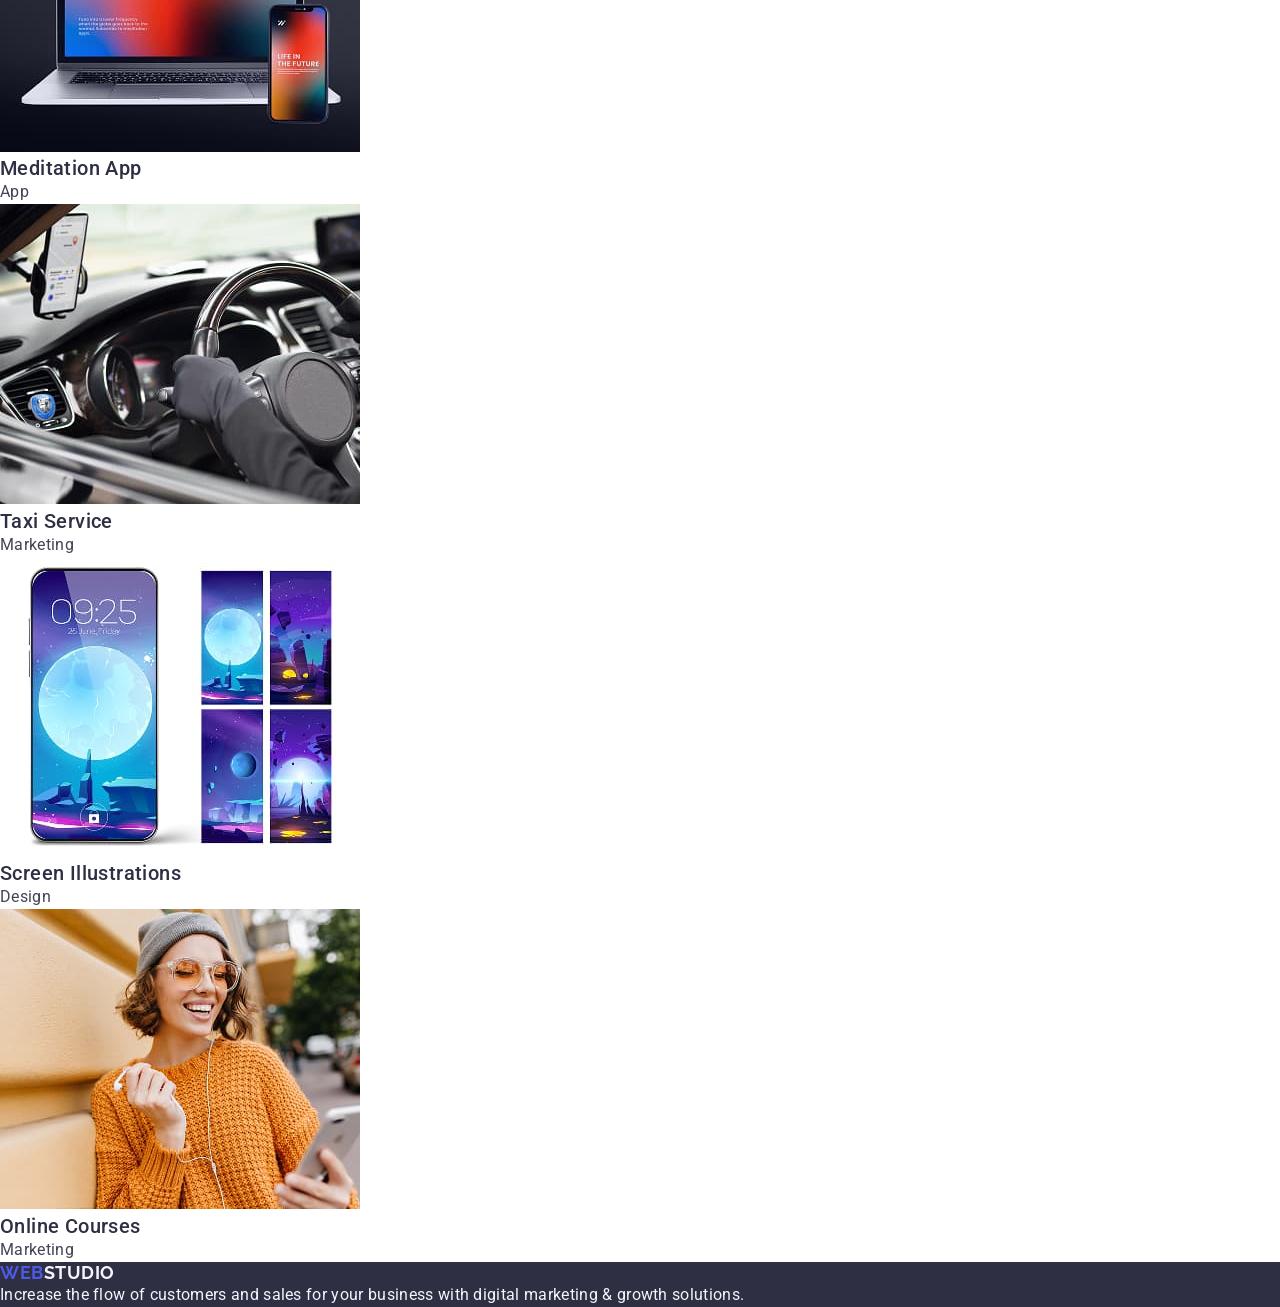
==== commit a1806ade: "додав стиль" ====
--- a/index.html
+++ b/index.html
@@ -67,7 +67,7 @@
         <div class="container">
           <h2 class="section-skills-title">Our Features</h2>
           <ul class="skills-list">
-            <li>
+            <li class="skills-item">
               <h3 class="skills-title">Strategy</h3>
               <p class="skills-text">
                 Our goal is to identify the business problem to walk away with
--- a/css/styles.css
+++ b/css/styles.css
@@ -112,11 +112,12 @@
 /* #region hero */
 .section-hero {
     background-color: #2e2f42;
+    padding: 188px 0;
 }
 
 .section-title {
-    padding: 188px 0;
     margin: auto;
+    margin-bottom: 48px;
     max-width: 496px;
     font-size: 56px;
     line-height: 1.07;
@@ -171,7 +172,7 @@
 }
 
 .skills-title {
-    padding: 8px 0;
+    margin-bottom: 8px;
     font-weight: 500;
     font-size: 20px;
     line-height: 1.2;
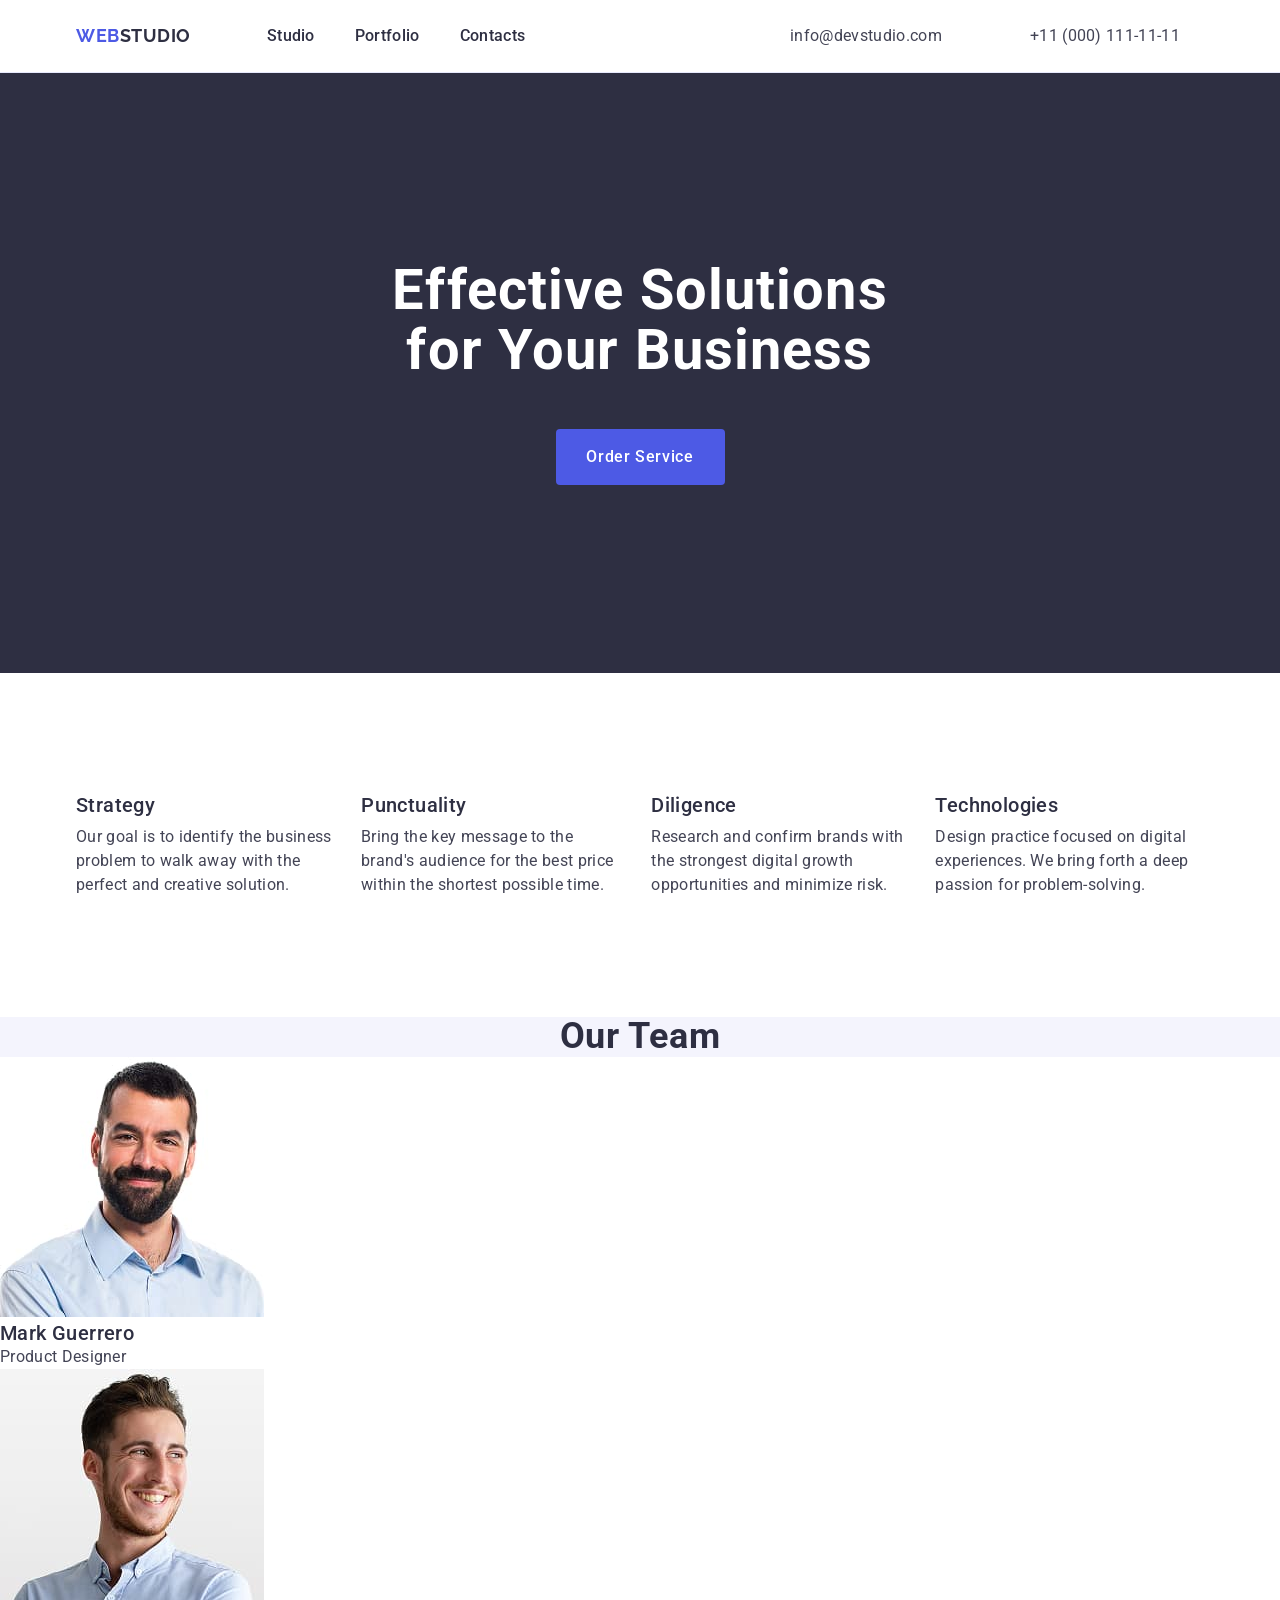
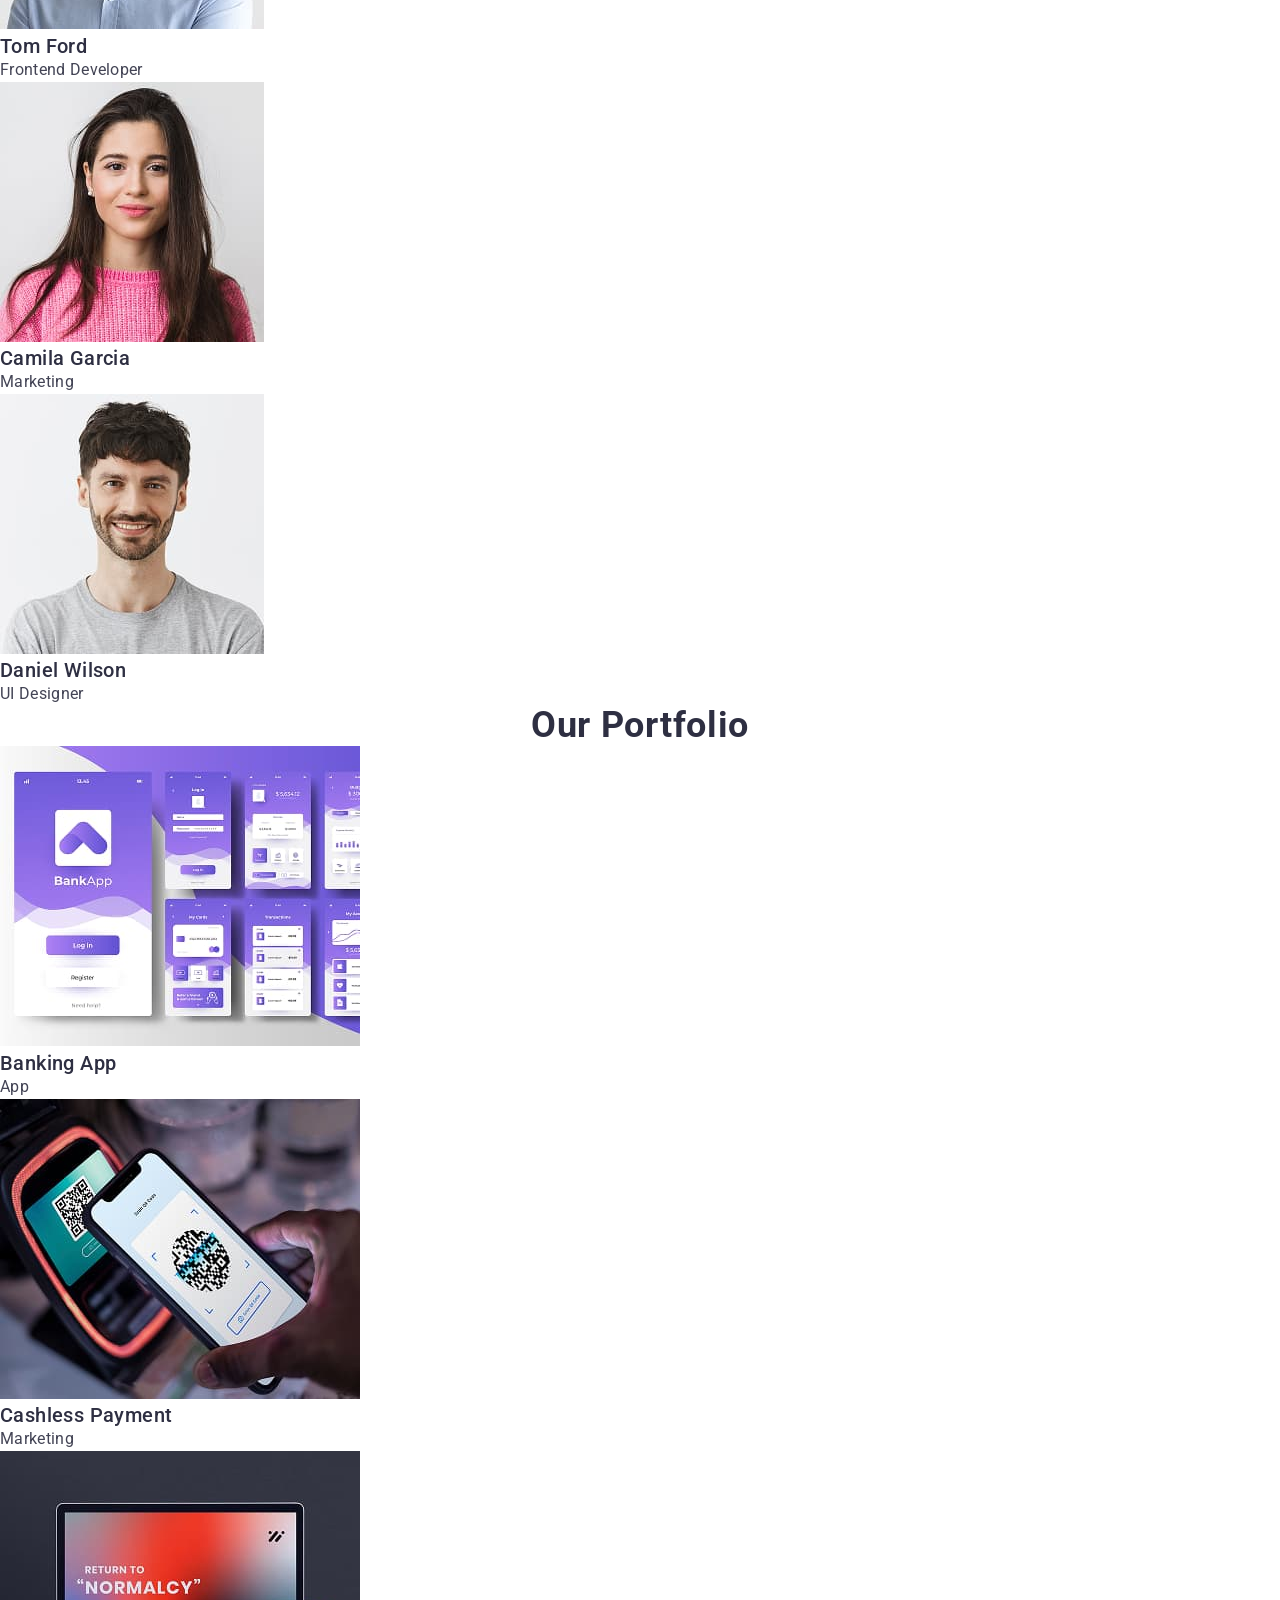
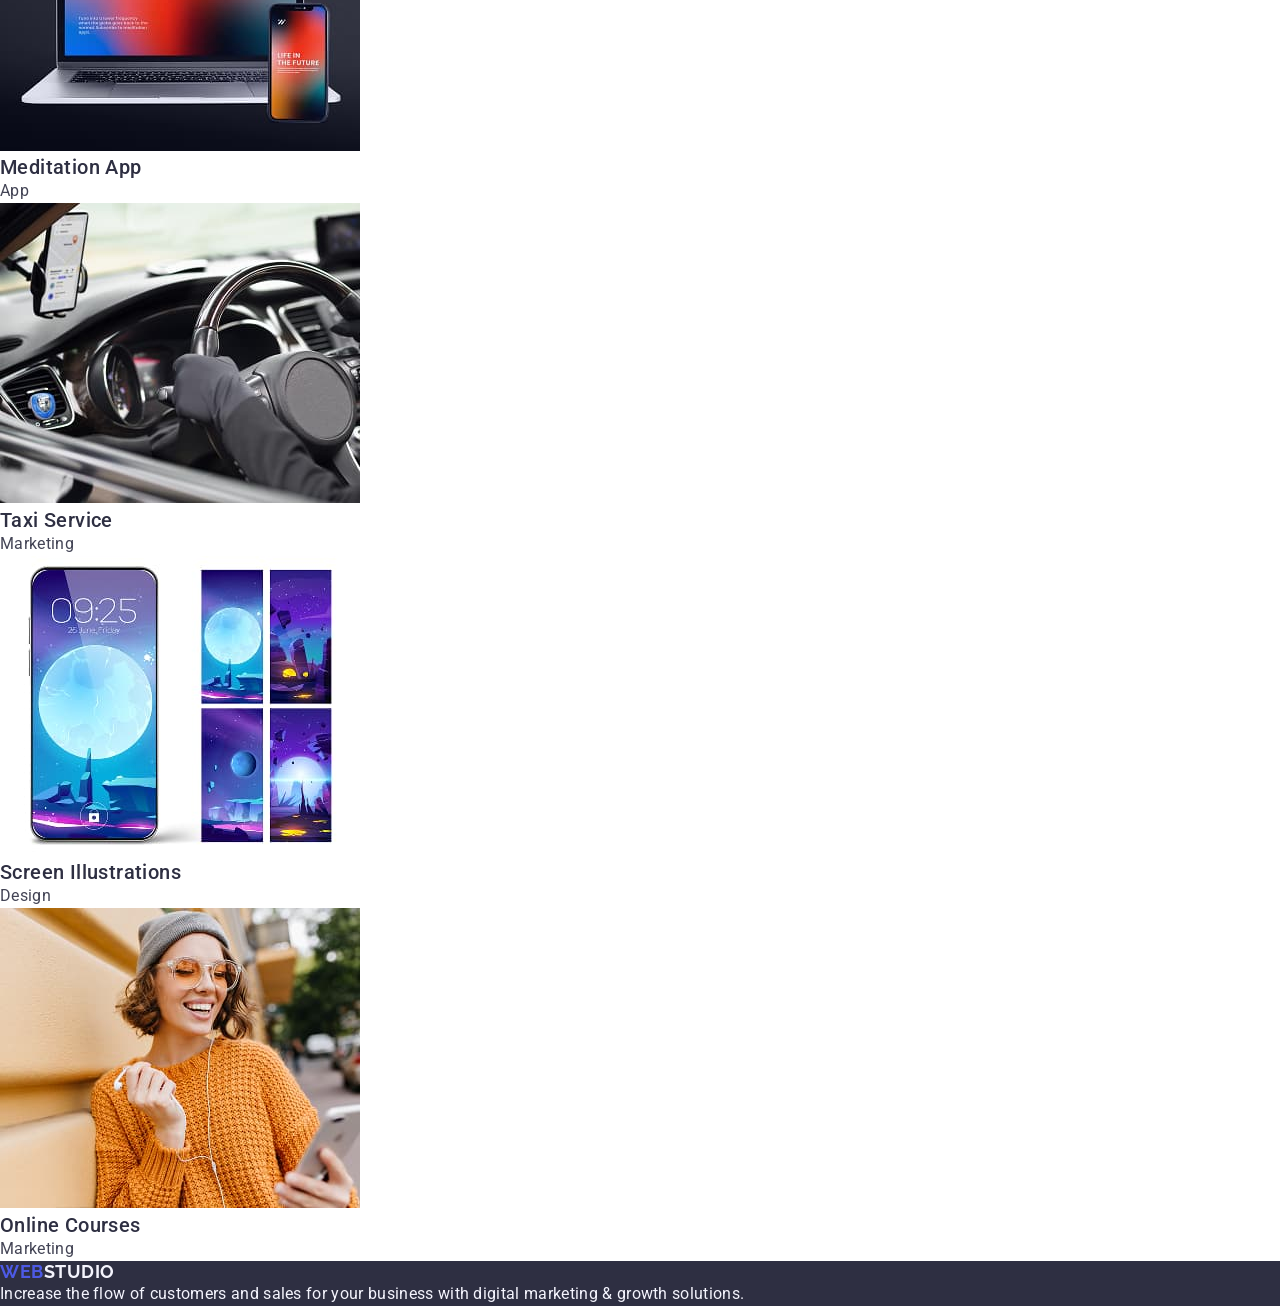
==== commit 04bc77cc: "внесені зміни в стилі" ====
--- a/index.html
+++ b/index.html
@@ -63,7 +63,7 @@
       </div>
       <!-- #endregion hero -->
       <!-- #region skills -->
-      <section>
+      <section class="section-skills">
         <div class="container">
           <h2 class="section-skills-title">Our Features</h2>
           <ul class="skills-list">
--- a/css/styles.css
+++ b/css/styles.css
@@ -150,6 +150,10 @@
 
 /* #endregion hero */
 /* #region skills */
+
+.section-skills {
+    padding: 120px 0;
+}
 
 .section-skills-title {
     position: absolute;
@@ -165,7 +169,6 @@
 }
 
 .skills-list {
-    padding: 152px 0 89px;
     display: flex;
     align-items: center;
     gap: 24px;
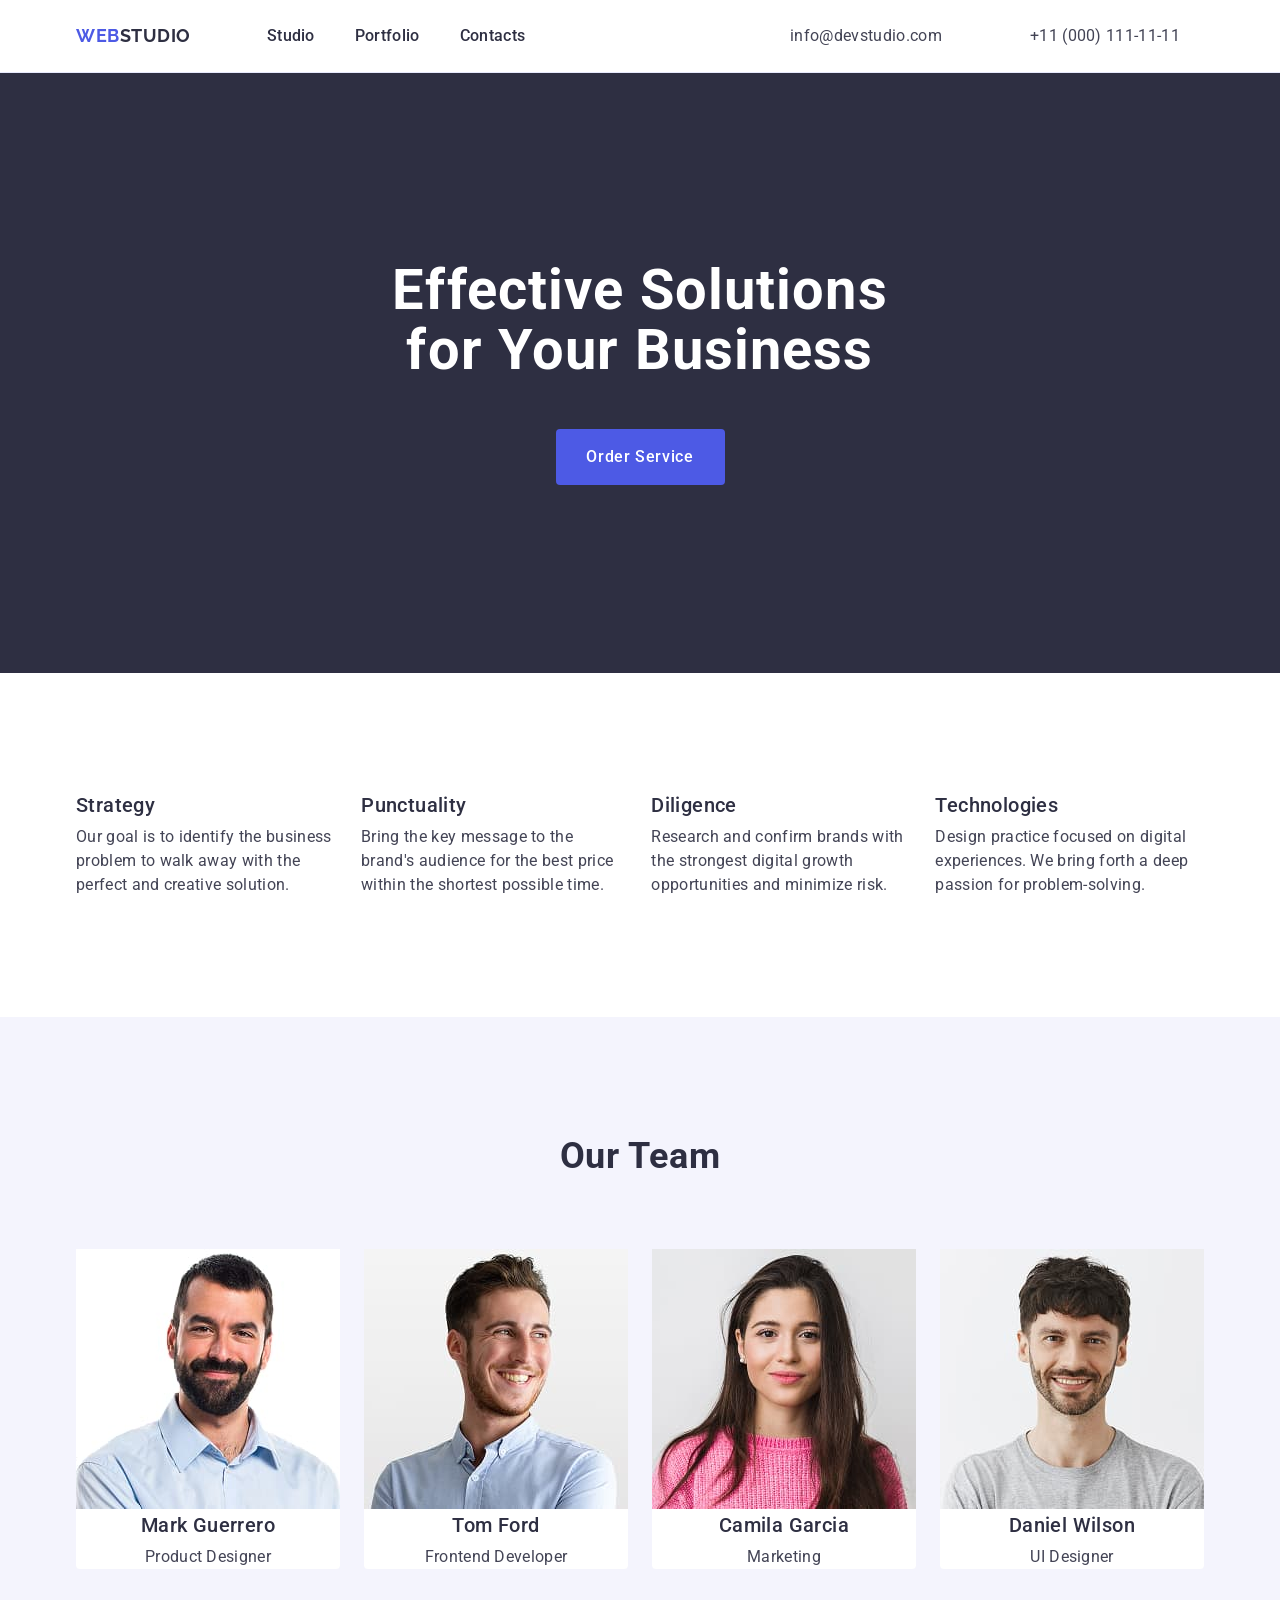
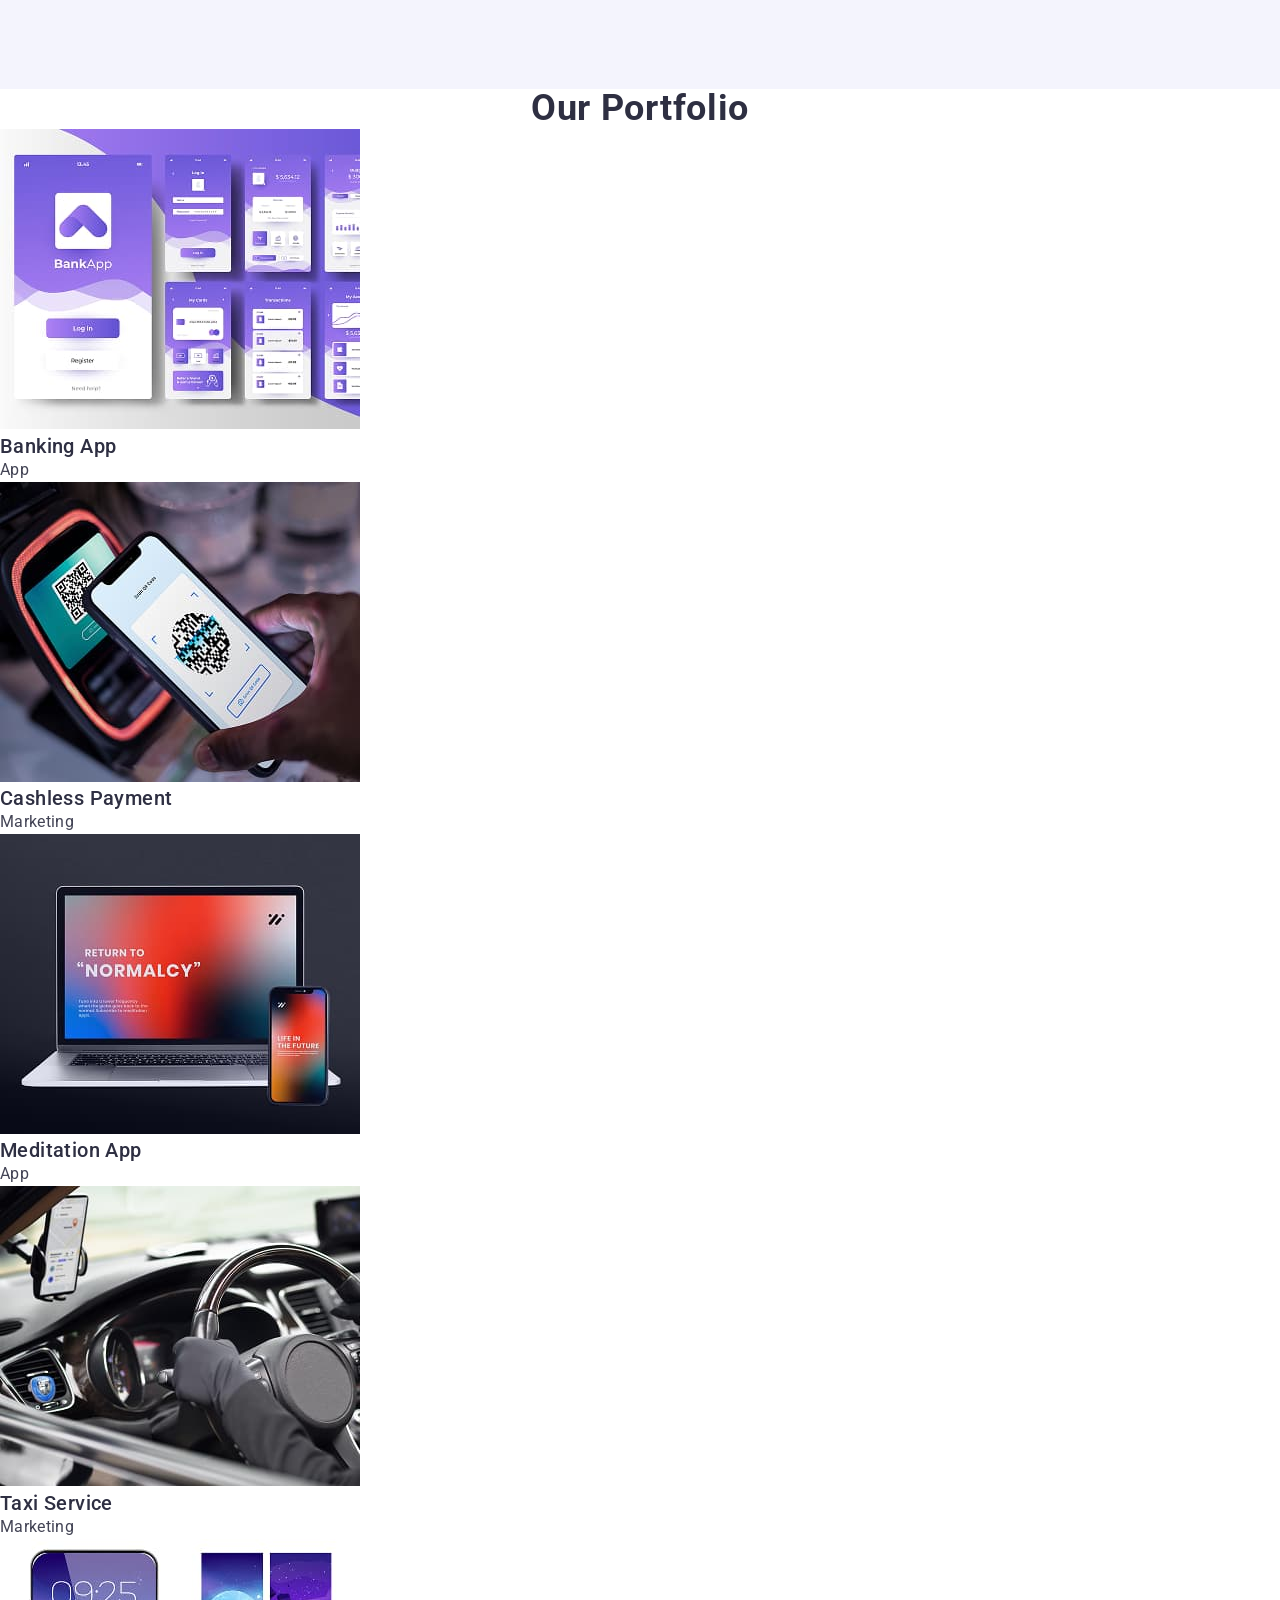
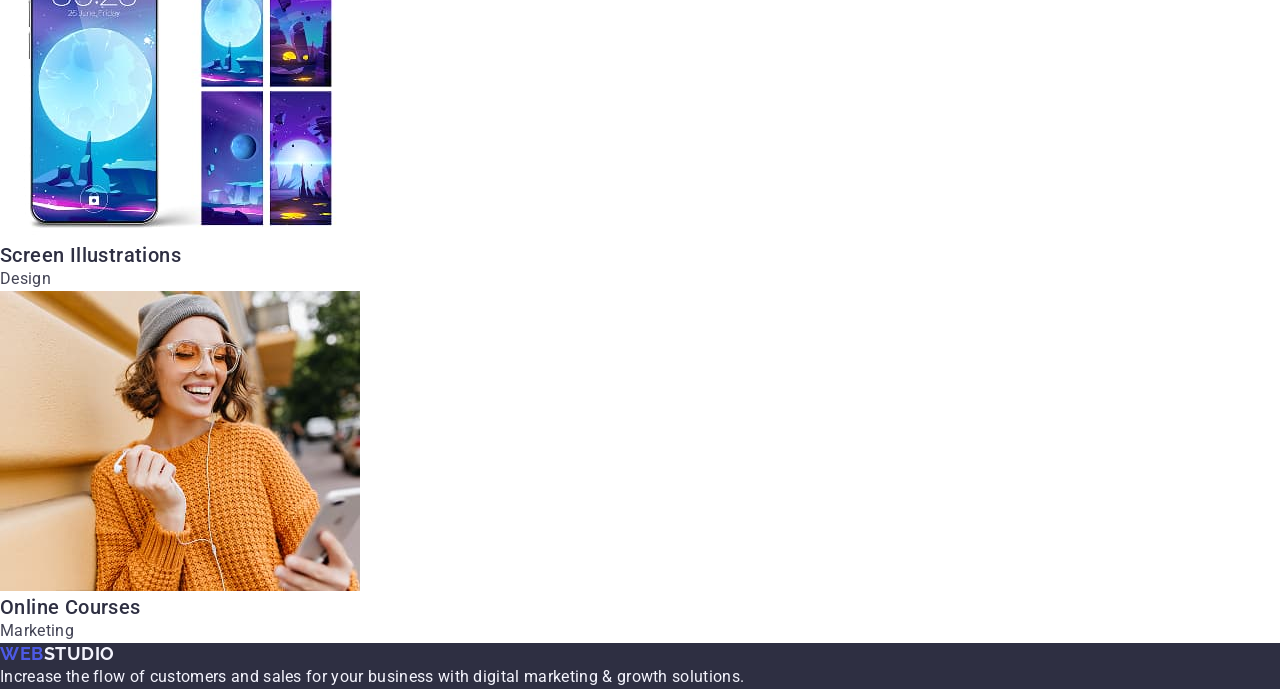
==== commit ecf0c6ce: "внесені зміни до стилів" ====
--- a/index.html
+++ b/index.html
@@ -101,7 +101,8 @@
       <!-- #endregion skills -->
       <!-- #region team -->
       <section class="section-team">
-        <h2 class="team-title">Our Team</h2>
+        <div class="container">
+          <h2 class="team-title">Our Team</h2>
         <ul class="team-list">
           <li class="team-item">
             <img
@@ -110,8 +111,10 @@
               width="264"
               height="260"
             />
-            <h3 class="team-name">Mark Guerrero</h3>
+            <div class="div-team-name">
+              <h3 class="team-name">Mark Guerrero</h3>
             <p class="text-name">Product Designer</p>
+            </div>
           </li>
           <li class="team-item">
             <img
@@ -120,8 +123,10 @@
               width="264"
               height="260"
             />
-            <h3 class="team-name">Tom Ford</h3>
+            <div class="div-team-name">
+              <h3 class="team-name">Tom Ford</h3>
             <p class="text-name">Frontend Developer</p>
+            </div>
           </li>
           <li class="team-item">
             <img
@@ -130,8 +135,10 @@
               width="264"
               height="260"
             />
-            <h3 class="team-name">Camila Garcia</h3>
+            <div class="div-team-name">
+              <h3 class="team-name">Camila Garcia</h3>
             <p class="text-name">Marketing</p>
+            </div>
           </li>
           <li class="team-item">
             <img
@@ -140,10 +147,13 @@
               width="264"
               height="260"
             />
-            <h3 class="team-name">Daniel Wilson</h3>
+            <div class="div-team-name">
+              <h3 class="team-name">Daniel Wilson</h3>
             <p class="text-name">UI Designer</p>
+            </div>
           </li>
         </ul>
+        </div>
       </section>
       <!-- #endregion team -->
       <!-- #region portfolio -->
--- a/css/styles.css
+++ b/css/styles.css
@@ -208,6 +208,32 @@
     background: #fff;
 }
 
+.section-team {
+    padding: 120px 0;
+}
+
+.team-title {
+    margin-bottom: 72px;
+}
+
+.team-list {
+    display: flex;
+    gap: 24px;
+}
+
+.team-item {
+    width: calc((100% - 72px) / 4);
+    border-radius: 0px 0px 4px 4px;
+}
+
+.div-team-name {
+    text-align: center;
+}
+
+.div-team-name .team-name {
+    margin-bottom: 8px;
+}
+
 .team-name {
     font-weight: 500;
     font-size: 20px;
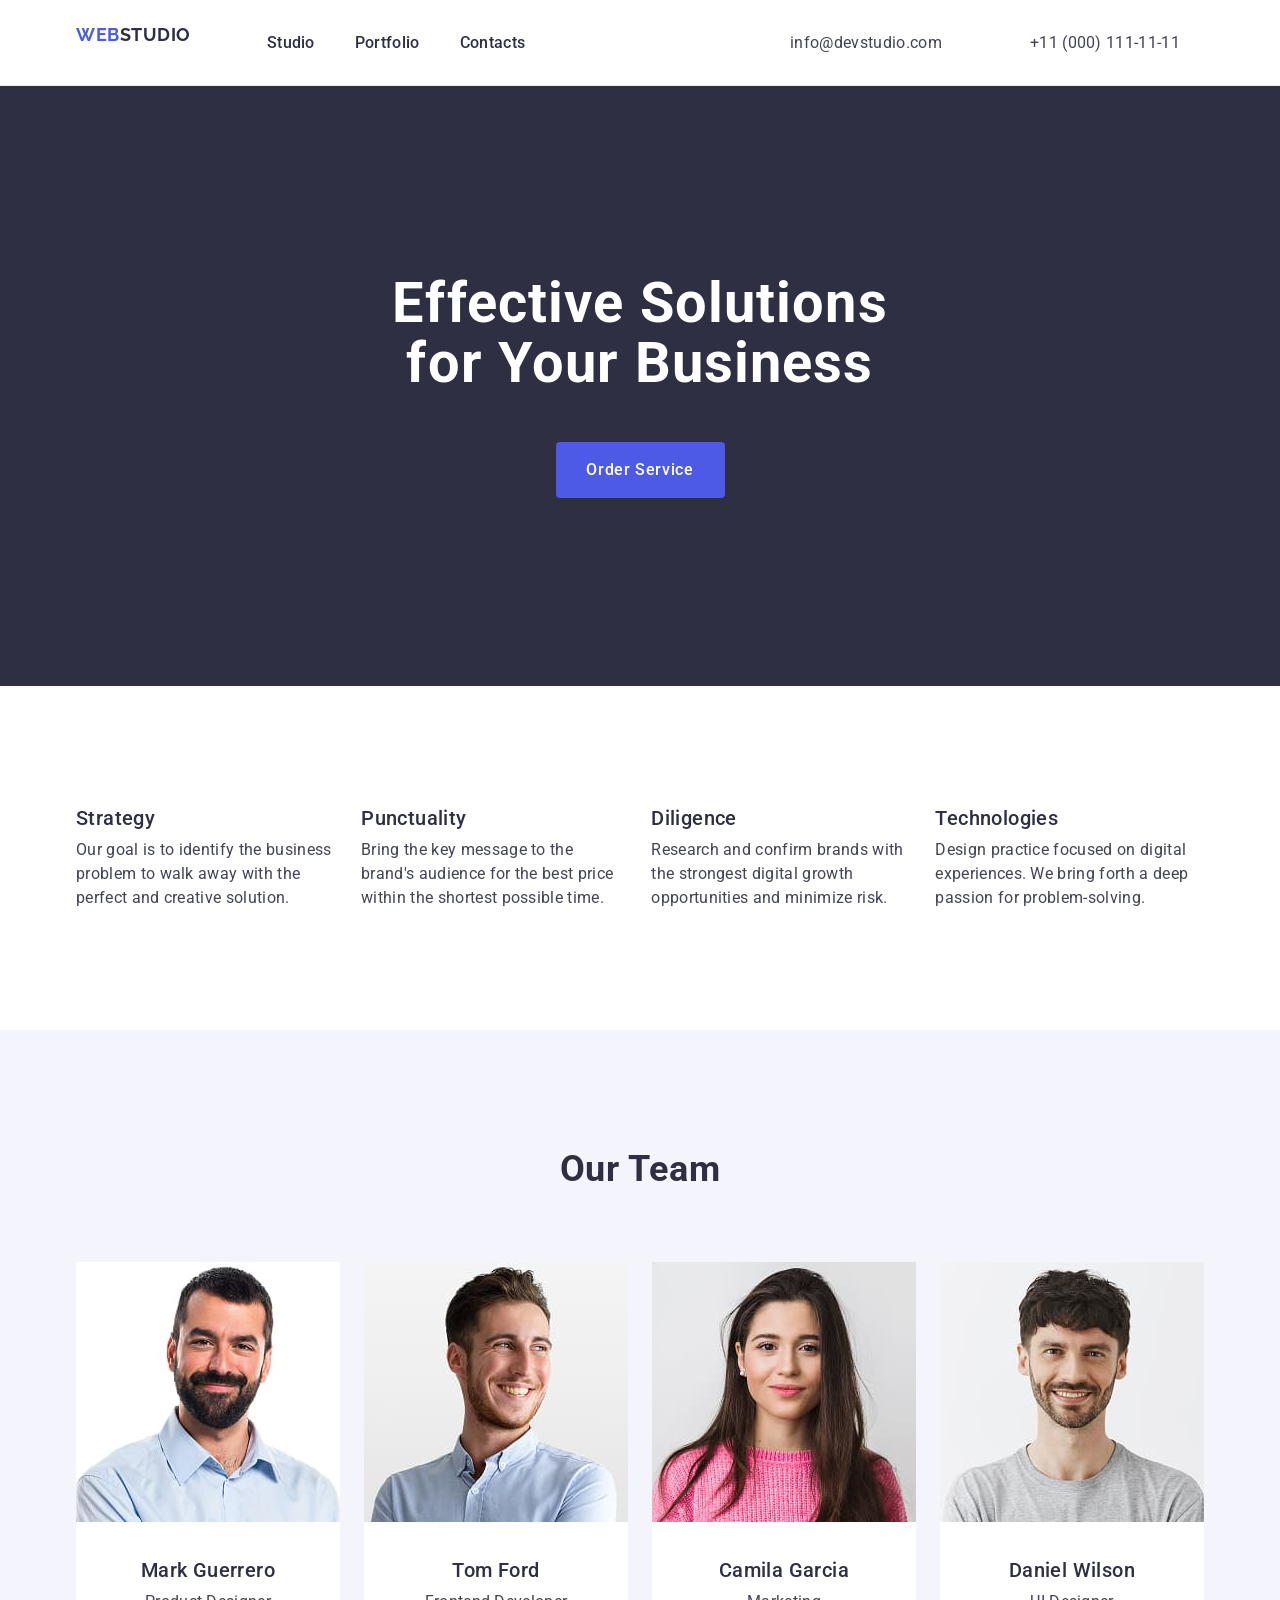
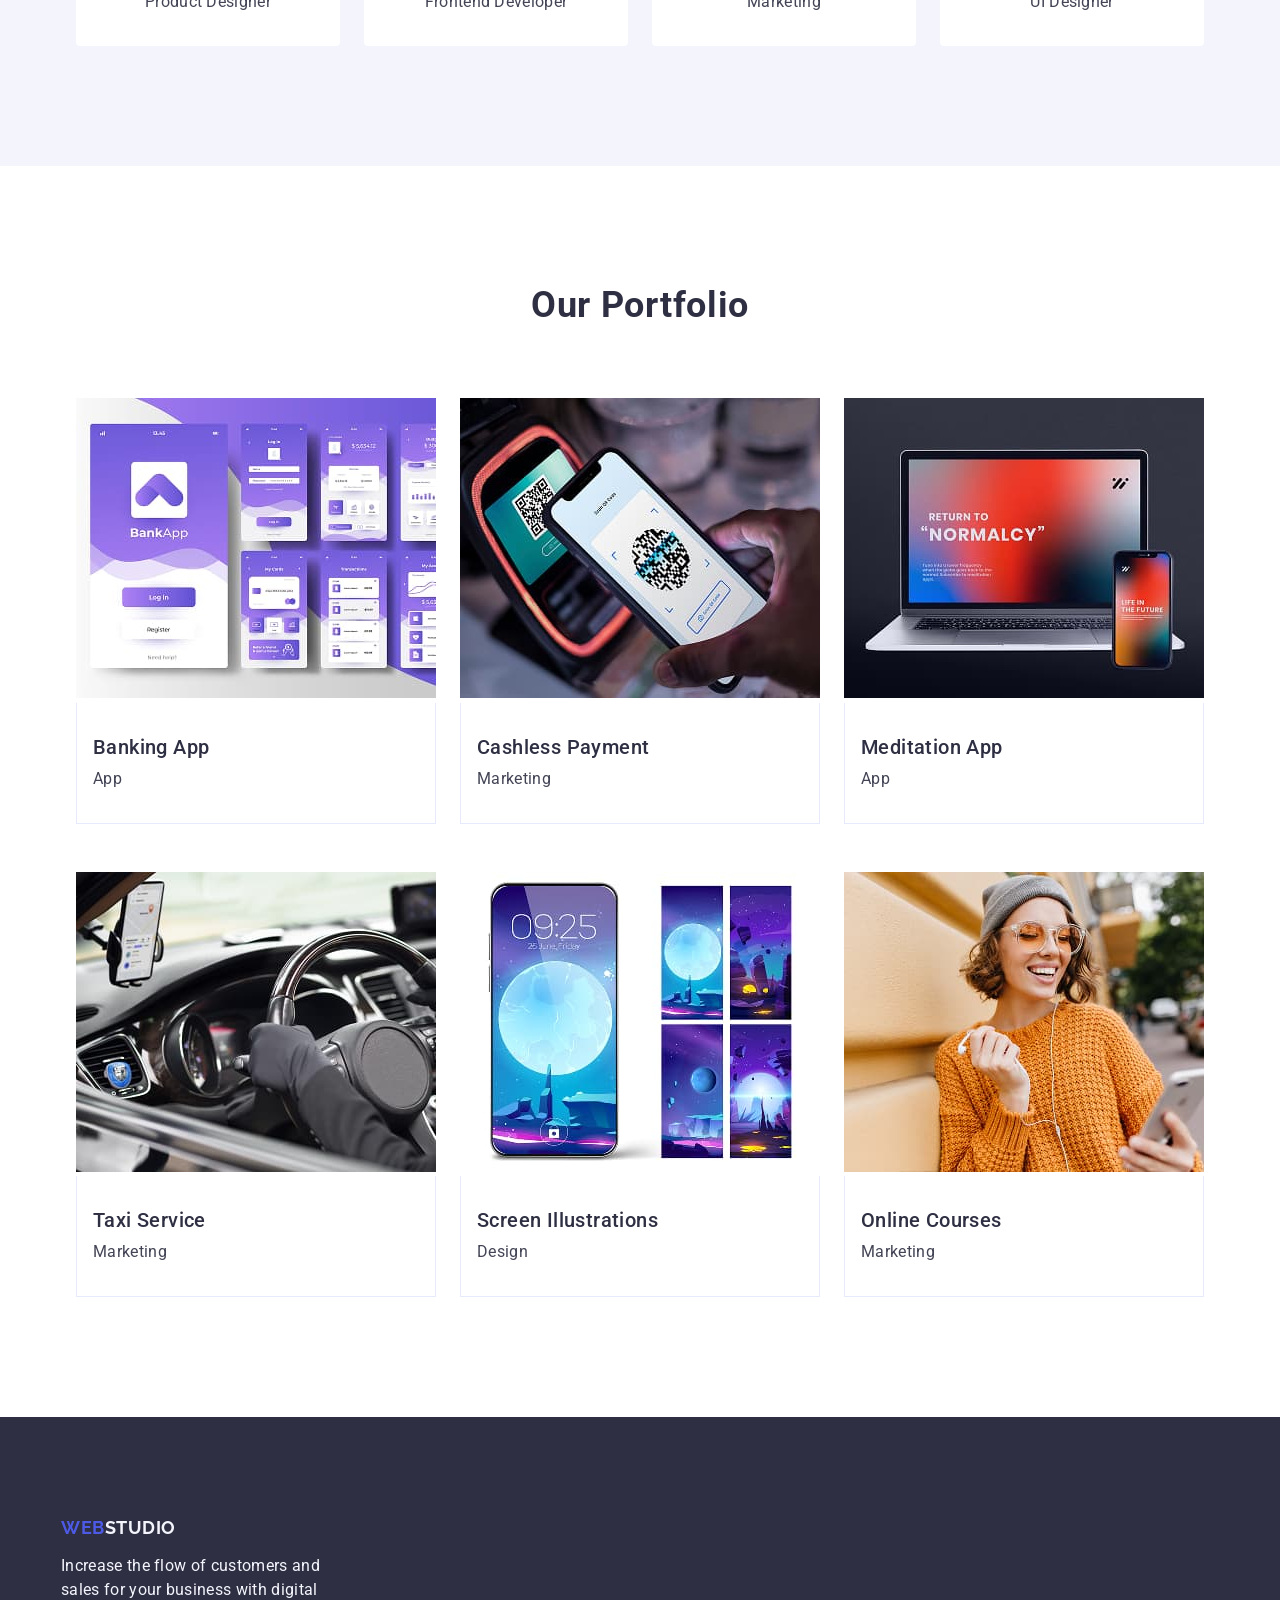
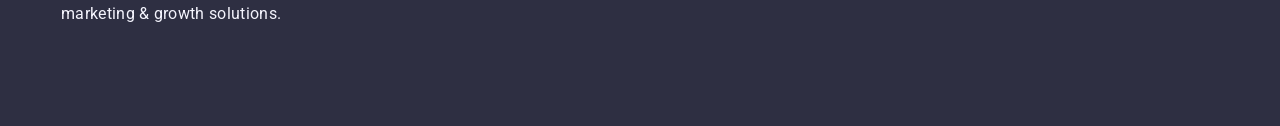
==== commit 1f48487e: "добавив стилі" ====
--- a/index.html
+++ b/index.html
@@ -158,7 +158,8 @@
       <!-- #endregion team -->
       <!-- #region portfolio -->
       <section class="section-portfolio">
-        <h2 class="portfolio-title">Our Portfolio</h2>
+        <div class="container">
+          <h2 class="portfolio-title">Our Portfolio</h2>
         <ul class="portfolio-list">
           <li class="portfolio-item">
             <img
@@ -167,8 +168,10 @@
               width="360"
               height="300"
             />
-            <h3 class="portfolio-subtitle">Banking App</h3>
+            <div class="div-portfolio">
+              <h3 class="portfolio-subtitle">Banking App</h3>
             <p class="portfolio-text">App</p>
+            </div>
           </li>
           <li class="portfolio-item">
             <img
@@ -177,8 +180,10 @@
               width="360"
               height="300"
             />
-            <h3 class="portfolio-subtitle">Cashless Payment</h3>
+            <div class="div-portfolio">
+              <h3 class="portfolio-subtitle">Cashless Payment</h3>
             <p class="portfolio-text">Marketing</p>
+            </div>
           </li>
           <li class="portfolio-item">
             <img
@@ -187,13 +192,17 @@
               width="360"
               height="300"
             />
-            <h3 class="portfolio-subtitle">Meditation App</h3>
+            <div class="div-portfolio">
+              <h3 class="portfolio-subtitle">Meditation App</h3>
             <p class="portfolio-text">App</p>
+            </div>
           </li>
           <li class="portfolio-item">
             <img src="./images/taxi.jpg" alt="taxi" width="360" height="300" />
-            <h3 class="portfolio-subtitle">Taxi Service</h3>
+            <div class="div-portfolio">
+              <h3 class="portfolio-subtitle">Taxi Service</h3>
             <p class="portfolio-text">Marketing</p>
+            </div>
           </li>
           <li class="portfolio-item">
             <img
@@ -202,8 +211,10 @@
               width="360"
               height="300"
             />
-            <h3 class="portfolio-subtitle">Screen Illustrations</h3>
+            <div class="div-portfolio">
+              <h3 class="portfolio-subtitle">Screen Illustrations</h3>
             <p class="portfolio-text">Design</p>
+            </div>
           </li>
           <li class="portfolio-item">
             <img
@@ -212,22 +223,27 @@
               width="360"
               height="300"
             />
-            <h3 class="portfolio-subtitle">Online Courses</h3>
+            <div class="div-portfolio">
+              <h3 class="portfolio-subtitle">Online Courses</h3>
             <p class="portfolio-text">Marketing</p>
+            </div>
           </li>
         </ul>
+        </div>
       </section>
       <!-- #endregion portfolio -->
     </main>
     <!-- #region footer -->
     <footer class="footer">
-      <a class="logo footer-logo" href="./index.html"
+      <div class="div-footer container">
+        <a class="logo footer-logo" href="./index.html"
         >Web<span class="logo-part">Studio</span></a
       >
       <p class="footer-text">
         Increase the flow of customers and sales for your business with digital
         marketing & growth solutions.
       </p>
+      </div>
     </footer>
     <!-- #endregion footer -->
   </body>
--- a/css/styles.css
+++ b/css/styles.css
@@ -227,6 +227,7 @@
 }
 
 .div-team-name {
+    padding: 32px 0;
     text-align: center;
 }
 
@@ -252,13 +253,41 @@
 
 /* #endregion team */
 /* #region portfolio */
+
+.section-portfolio {
+    padding-top: 120px;
+    padding-bottom: 120px;
+}
+
 .portfolio-title {
+    margin-bottom: 72px;
     font-size: 36px;
     line-height: 1.11;
     letter-spacing: 0.02em;
     text-transform: capitalize;
     text-align: center;
     color: #2e2f42;
+}
+
+.portfolio-list {
+    display: flex;
+    flex-wrap: wrap;
+    column-gap: 24px;
+    row-gap: 48px;
+}
+
+.portfolio-item {
+    width: calc((100% - 48px) / 3);
+}
+
+.div-portfolio {
+    padding: 32px 16px;
+    border: 1px solid #e7e9fc;
+    border-top: none;
+}
+
+.div-portfolio .portfolio-subtitle {
+    margin-bottom: 8px;
 }
 
 .portfolio-subtitle {
@@ -281,7 +310,13 @@
     background-color: #2e2f42;
 }
 
+.div-footer {
+    padding: 100px 0;
+}
+
 .logo {
+    display: inline-block;
+    margin-bottom: 16px;
     font-family: "Raleway", sans-serif;
     font-weight: 700;
     font-size: 18px;
@@ -296,6 +331,7 @@
 }
 
 .footer-text {
+    max-width: 264px;
     font-size: 16px;
     line-height: 1.5;
     letter-spacing: 0.02em;
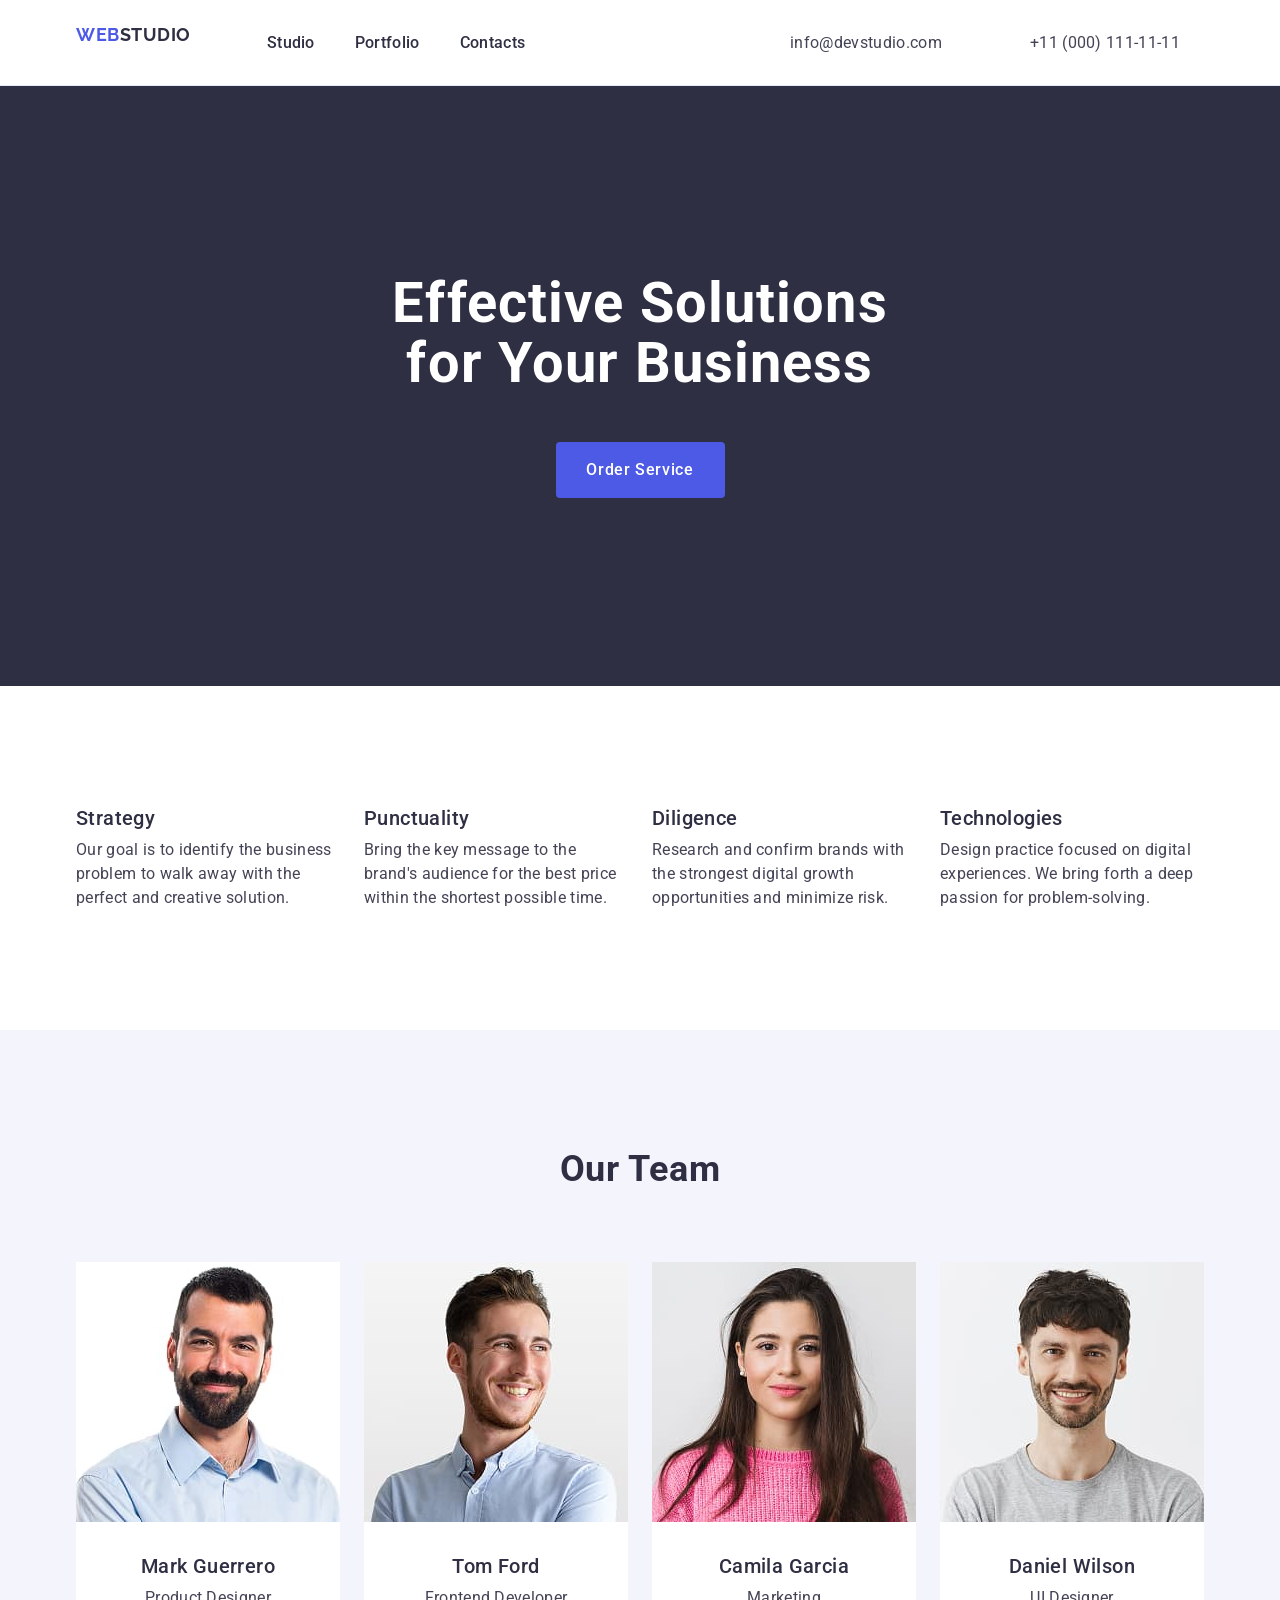
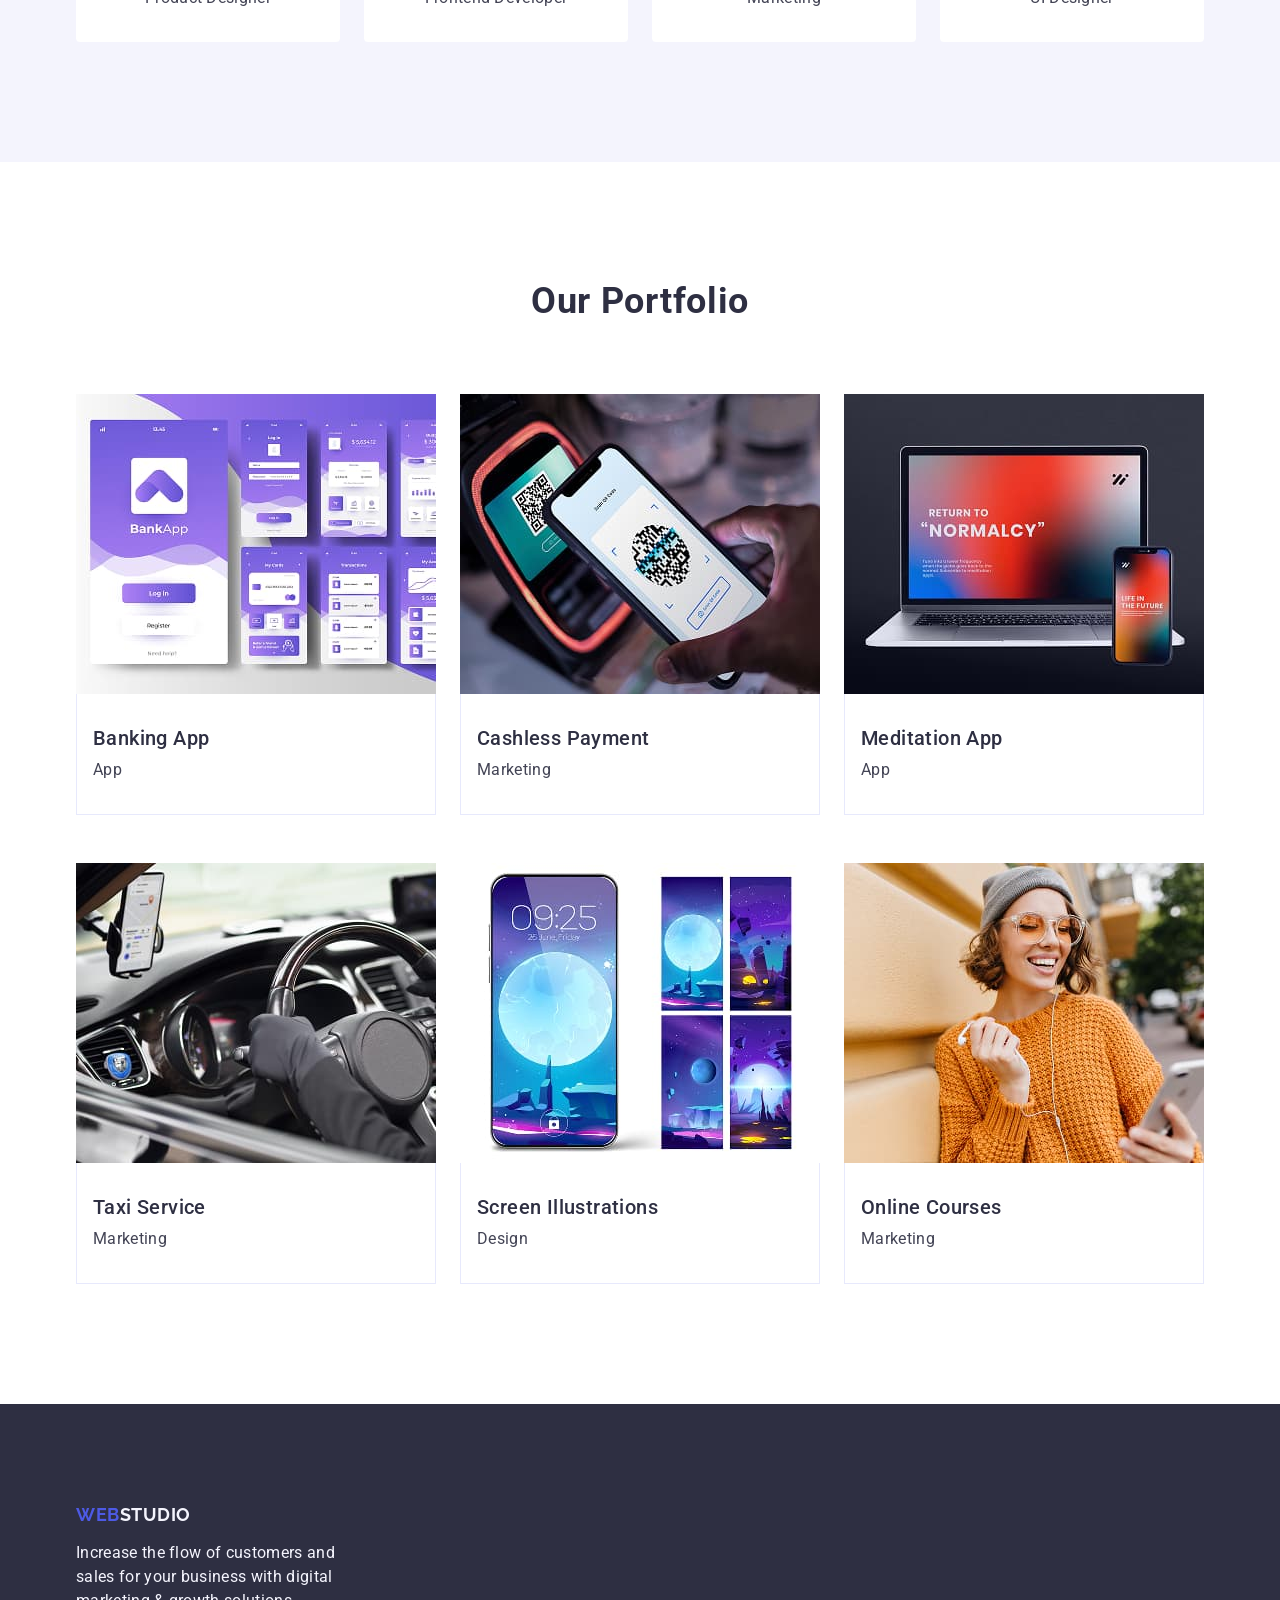
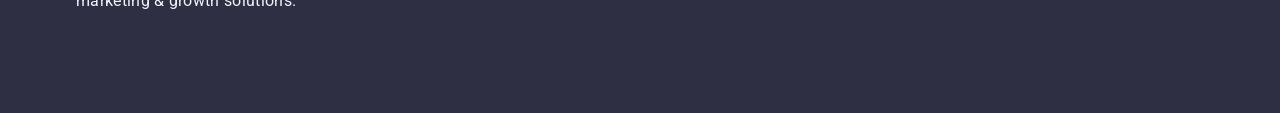
==== commit 88fa2741: "виправлення помилок виправлення помилок" ====
--- a/index.html
+++ b/index.html
@@ -56,11 +56,11 @@
     <main>
       <!-- #region hero -->
       <section class="section-hero">
-      <div class="div-hero container">
+        <div class="div-hero container">
           <h1 class="section-title">Effective Solutions for Your Business</h1>
           <button class="button" type="button">Order Service</button>
-        </section>
-      </div>
+        </div>
+      </section>
       <!-- #endregion hero -->
       <!-- #region skills -->
       <section class="section-skills">
@@ -74,21 +74,21 @@
                 the perfect and creative solution.
               </p>
             </li>
-            <li>
+            <li class="skills-item">
               <h3 class="skills-title">Punctuality</h3>
               <p class="skills-text">
                 Bring the key message to the brand's audience for the best price
                 within the shortest possible time.
               </p>
             </li>
-            <li>
+            <li class="skills-item">
               <h3 class="skills-title">Diligence</h3>
               <p class="skills-text">
                 Research and confirm brands with the strongest digital growth
                 opportunities and minimize risk.
               </p>
             </li>
-            <li>
+            <li class="skills-item">
               <h3 class="skills-title">Technologies</h3>
               <p class="skills-text">
                 Design practice focused on digital experiences. We bring forth a
@@ -103,56 +103,56 @@
       <section class="section-team">
         <div class="container">
           <h2 class="team-title">Our Team</h2>
-        <ul class="team-list">
-          <li class="team-item">
-            <img
-              src="./images/avatar1.jpg"
-              alt="avatar1"
-              width="264"
-              height="260"
-            />
-            <div class="div-team-name">
-              <h3 class="team-name">Mark Guerrero</h3>
-            <p class="text-name">Product Designer</p>
-            </div>
-          </li>
-          <li class="team-item">
-            <img
-              src="./images/avatar2.jpg"
-              alt="avatar2"
-              width="264"
-              height="260"
-            />
-            <div class="div-team-name">
-              <h3 class="team-name">Tom Ford</h3>
-            <p class="text-name">Frontend Developer</p>
-            </div>
-          </li>
-          <li class="team-item">
-            <img
-              src="./images/avatar3.jpg"
-              alt="avatar3"
-              width="264"
-              height="260"
-            />
-            <div class="div-team-name">
-              <h3 class="team-name">Camila Garcia</h3>
-            <p class="text-name">Marketing</p>
-            </div>
-          </li>
-          <li class="team-item">
-            <img
-              src="./images/avatar4.jpg"
-              alt="avatar4"
-              width="264"
-              height="260"
-            />
-            <div class="div-team-name">
-              <h3 class="team-name">Daniel Wilson</h3>
-            <p class="text-name">UI Designer</p>
-            </div>
-          </li>
-        </ul>
+          <ul class="team-list">
+            <li class="team-item">
+              <img
+                src="./images/avatar1.jpg"
+                alt="avatar1"
+                width="264"
+                height="260"
+              />
+              <div class="div-team-name">
+                <h3 class="team-name">Mark Guerrero</h3>
+                <p class="text-name">Product Designer</p>
+              </div>
+            </li>
+            <li class="team-item">
+              <img
+                src="./images/avatar2.jpg"
+                alt="avatar2"
+                width="264"
+                height="260"
+              />
+              <div class="div-team-name">
+                <h3 class="team-name">Tom Ford</h3>
+                <p class="text-name">Frontend Developer</p>
+              </div>
+            </li>
+            <li class="team-item">
+              <img
+                src="./images/avatar3.jpg"
+                alt="avatar3"
+                width="264"
+                height="260"
+              />
+              <div class="div-team-name">
+                <h3 class="team-name">Camila Garcia</h3>
+                <p class="text-name">Marketing</p>
+              </div>
+            </li>
+            <li class="team-item">
+              <img
+                src="./images/avatar4.jpg"
+                alt="avatar4"
+                width="264"
+                height="260"
+              />
+              <div class="div-team-name">
+                <h3 class="team-name">Daniel Wilson</h3>
+                <p class="text-name">UI Designer</p>
+              </div>
+            </li>
+          </ul>
         </div>
       </section>
       <!-- #endregion team -->
@@ -160,75 +160,80 @@
       <section class="section-portfolio">
         <div class="container">
           <h2 class="portfolio-title">Our Portfolio</h2>
-        <ul class="portfolio-list">
-          <li class="portfolio-item">
-            <img
-              src="./images/banking.jpg"
-              alt="banking"
-              width="360"
-              height="300"
-            />
-            <div class="div-portfolio">
-              <h3 class="portfolio-subtitle">Banking App</h3>
-            <p class="portfolio-text">App</p>
-            </div>
-          </li>
-          <li class="portfolio-item">
-            <img
-              src="./images/cashless.jpg"
-              alt="cashless"
-              width="360"
-              height="300"
-            />
-            <div class="div-portfolio">
-              <h3 class="portfolio-subtitle">Cashless Payment</h3>
-            <p class="portfolio-text">Marketing</p>
-            </div>
-          </li>
-          <li class="portfolio-item">
-            <img
-              src="./images/meditation.jpg"
-              alt="meditation"
-              width="360"
-              height="300"
-            />
-            <div class="div-portfolio">
-              <h3 class="portfolio-subtitle">Meditation App</h3>
-            <p class="portfolio-text">App</p>
-            </div>
-          </li>
-          <li class="portfolio-item">
-            <img src="./images/taxi.jpg" alt="taxi" width="360" height="300" />
-            <div class="div-portfolio">
-              <h3 class="portfolio-subtitle">Taxi Service</h3>
-            <p class="portfolio-text">Marketing</p>
-            </div>
-          </li>
-          <li class="portfolio-item">
-            <img
-              src="./images/screen.jpg"
-              alt="screen"
-              width="360"
-              height="300"
-            />
-            <div class="div-portfolio">
-              <h3 class="portfolio-subtitle">Screen Illustrations</h3>
-            <p class="portfolio-text">Design</p>
-            </div>
-          </li>
-          <li class="portfolio-item">
-            <img
-              src="./images/online.jpg"
-              alt="online"
-              width="360"
-              height="300"
-            />
-            <div class="div-portfolio">
-              <h3 class="portfolio-subtitle">Online Courses</h3>
-            <p class="portfolio-text">Marketing</p>
-            </div>
-          </li>
-        </ul>
+          <ul class="portfolio-list">
+            <li class="portfolio-item">
+              <img
+                src="./images/banking.jpg"
+                alt="banking"
+                width="360"
+                height="300"
+              />
+              <div class="div-portfolio">
+                <h3 class="portfolio-subtitle">Banking App</h3>
+                <p class="portfolio-text">App</p>
+              </div>
+            </li>
+            <li class="portfolio-item">
+              <img
+                src="./images/cashless.jpg"
+                alt="cashless"
+                width="360"
+                height="300"
+              />
+              <div class="div-portfolio">
+                <h3 class="portfolio-subtitle">Cashless Payment</h3>
+                <p class="portfolio-text">Marketing</p>
+              </div>
+            </li>
+            <li class="portfolio-item">
+              <img
+                src="./images/meditation.jpg"
+                alt="meditation"
+                width="360"
+                height="300"
+              />
+              <div class="div-portfolio">
+                <h3 class="portfolio-subtitle">Meditation App</h3>
+                <p class="portfolio-text">App</p>
+              </div>
+            </li>
+            <li class="portfolio-item">
+              <img
+                src="./images/taxi.jpg"
+                alt="taxi"
+                width="360"
+                height="300"
+              />
+              <div class="div-portfolio">
+                <h3 class="portfolio-subtitle">Taxi Service</h3>
+                <p class="portfolio-text">Marketing</p>
+              </div>
+            </li>
+            <li class="portfolio-item">
+              <img
+                src="./images/screen.jpg"
+                alt="screen"
+                width="360"
+                height="300"
+              />
+              <div class="div-portfolio">
+                <h3 class="portfolio-subtitle">Screen Illustrations</h3>
+                <p class="portfolio-text">Design</p>
+              </div>
+            </li>
+            <li class="portfolio-item">
+              <img
+                src="./images/online.jpg"
+                alt="online"
+                width="360"
+                height="300"
+              />
+              <div class="div-portfolio">
+                <h3 class="portfolio-subtitle">Online Courses</h3>
+                <p class="portfolio-text">Marketing</p>
+              </div>
+            </li>
+          </ul>
         </div>
       </section>
       <!-- #endregion portfolio -->
@@ -237,12 +242,12 @@
     <footer class="footer">
       <div class="div-footer container">
         <a class="logo footer-logo" href="./index.html"
-        >Web<span class="logo-part">Studio</span></a
-      >
-      <p class="footer-text">
-        Increase the flow of customers and sales for your business with digital
-        marketing & growth solutions.
-      </p>
+          >Web<span class="logo-part">Studio</span></a
+        >
+        <p class="footer-text">
+          Increase the flow of customers and sales for your business with
+          digital marketing & growth solutions.
+        </p>
       </div>
     </footer>
     <!-- #endregion footer -->
--- a/css/styles.css
+++ b/css/styles.css
@@ -21,6 +21,10 @@
 
 a {
     text-decoration: none;
+}
+
+img {
+    display: block;
 }
 
 .container {
@@ -174,6 +178,10 @@
     gap: 24px;
 }
 
+.skills-item {
+    width: calc((100% - 72px) / 4);
+}
+
 .skills-title {
     margin-bottom: 8px;
     font-weight: 500;
@@ -308,9 +316,6 @@
 /* #region footer */
 .footer {
     background-color: #2e2f42;
-}
-
-.div-footer {
     padding: 100px 0;
 }
 
